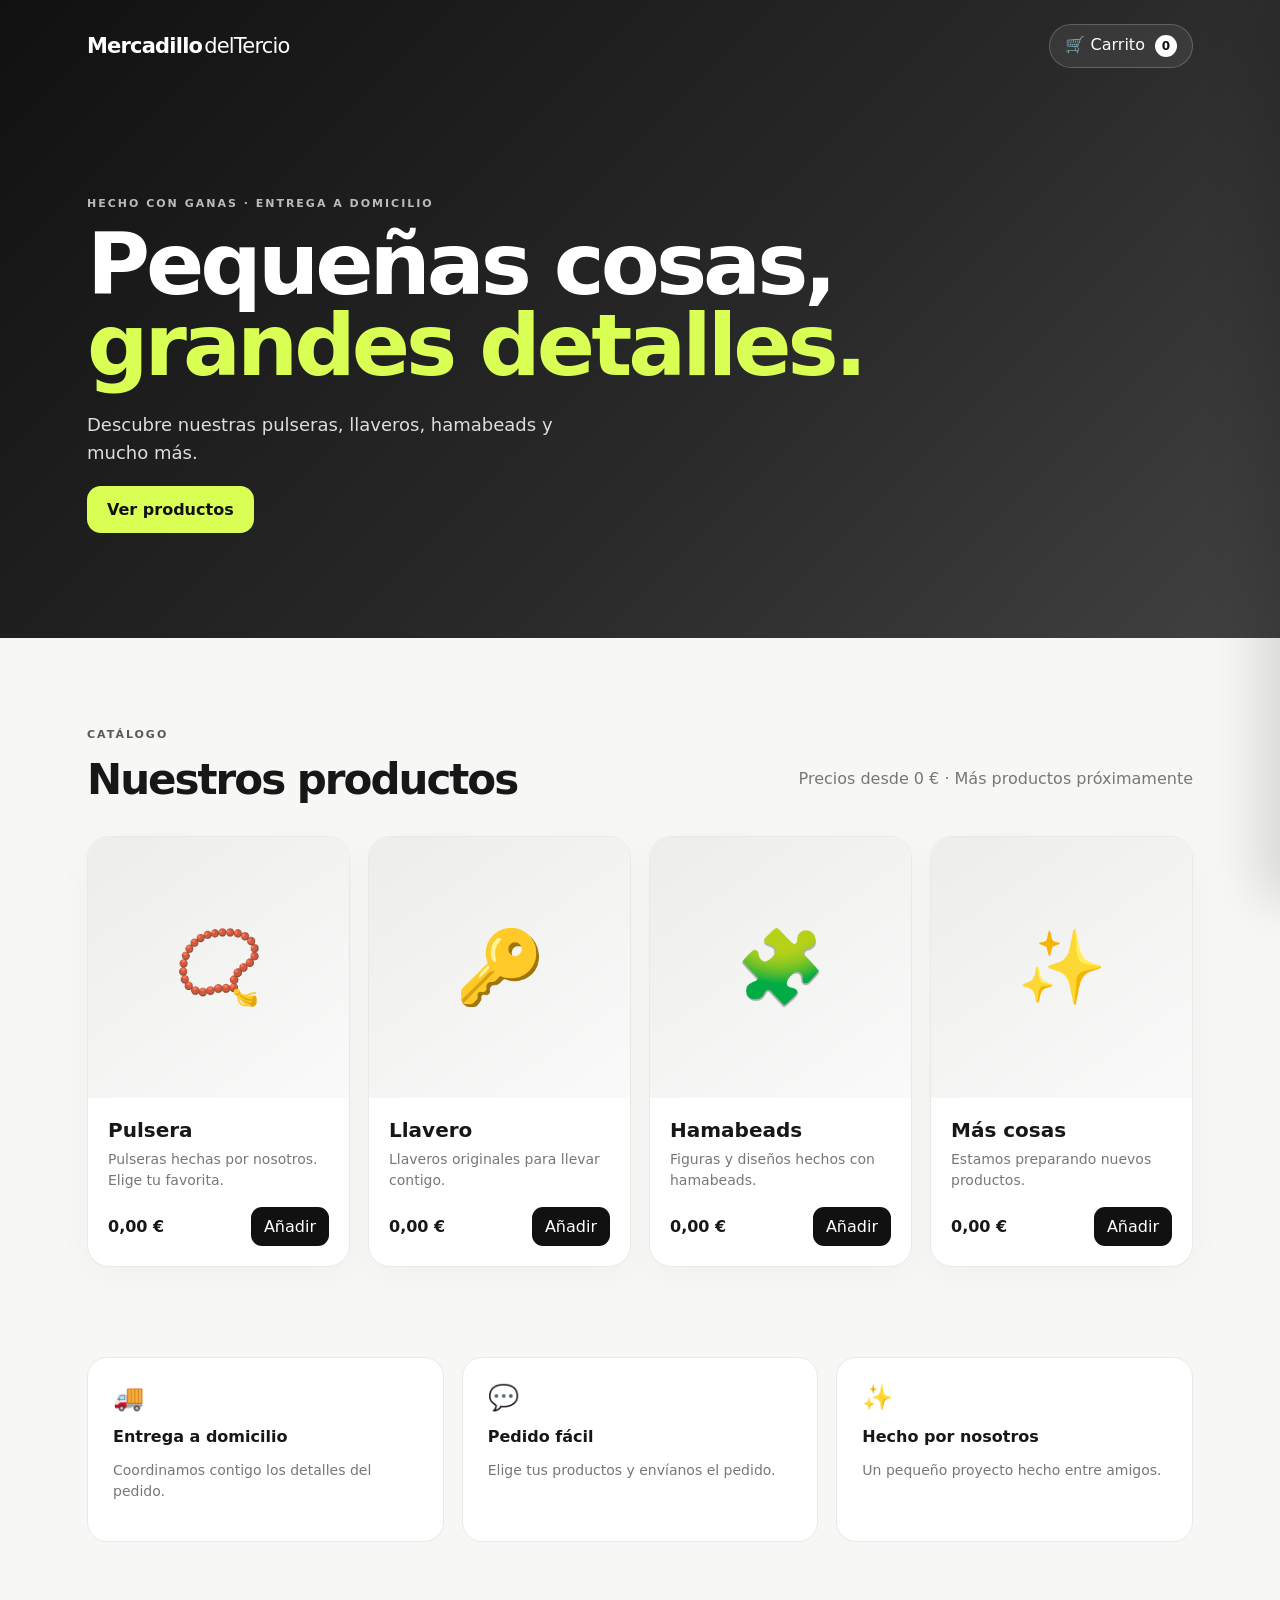
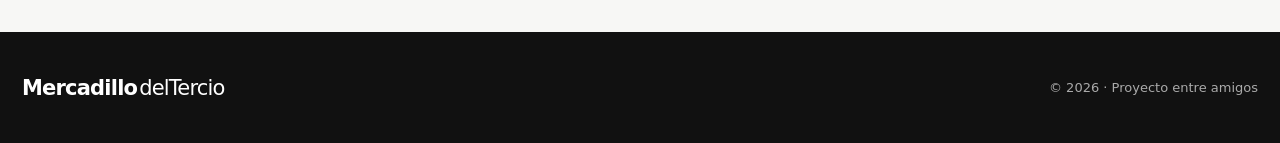
==== index.html @ a6102f68 "Add files via upload" ====
<!doctype html>
<html lang="es">
<head>
  <meta charset="utf-8">
  <meta name="viewport" content="width=device-width, initial-scale=1">
  <meta name="description" content="Mercadillo del Tercio: pulseras, llaveros, hamabeads y más.">
  <title>Mercadillo del Tercio</title>
  <link rel="stylesheet" href="styles.css">
</head>
<body>
  <header class="hero">
    <nav class="nav">
      <div class="logo">Mercadillo<span>delTercio</span></div>
      <button class="cart-btn" id="openCart">🛒 Carrito <b id="cartCount">0</b></button>
    </nav>
    <div class="hero-content">
      <p class="eyebrow">Hecho con ganas · Entrega a domicilio</p>
      <h1>Pequeñas cosas,<br><span>grandes detalles.</span></h1>
      <p>Descubre nuestras pulseras, llaveros, hamabeads y mucho más.</p>
      <a href="#productos" class="primary">Ver productos</a>
    </div>
  </header>

  <main>
    <section class="section" id="productos">
      <div class="section-title">
        <div>
          <p class="eyebrow">Catálogo</p>
          <h2>Nuestros productos</h2>
        </div>
        <p class="muted">Precios desde 0 € · Más productos próximamente</p>
      </div>
      <div class="grid" id="productGrid"></div>
    </section>

    <section class="info">
      <div><span>🚚</span><strong>Entrega a domicilio</strong><p>Coordinamos contigo los detalles del pedido.</p></div>
      <div><span>💬</span><strong>Pedido fácil</strong><p>Elige tus productos y envíanos el pedido.</p></div>
      <div><span>✨</span><strong>Hecho por nosotros</strong><p>Un pequeño proyecto hecho entre amigos.</p></div>
    </section>
  </main>

  <div class="overlay" id="overlay"></div>
  <aside class="cart" id="cart">
    <div class="cart-head">
      <h2>Tu pedido</h2>
      <button id="closeCart" class="icon-btn">✕</button>
    </div>
    <div id="cartItems" class="cart-items"></div>
    <div class="cart-bottom">
      <div class="total"><span>Total</span><strong id="cartTotal">0,00 €</strong></div>
      <button class="primary full" id="checkoutBtn">Hacer pedido</button>
      <p class="small">Al pulsar, se abrirá Telegram con el pedido preparado para enviarlo.</p>
    </div>
  </aside>

  <dialog id="checkoutDialog">
    <form method="dialog" id="checkoutForm">
      <button class="dialog-close" value="cancel">✕</button>
      <p class="eyebrow">Último paso</p>
      <h2>Datos de entrega</h2>
      <label>Nombre<input required id="name" placeholder="Tu nombre"></label>
      <label>Teléfono<input required id="phone" type="tel" placeholder="600 000 000"></label>
      <label>Dirección de entrega<textarea required id="address" rows="3" placeholder="Calle, número, piso..."></textarea></label>
      <label>Notas (opcional)<textarea id="notes" rows="2" placeholder="Color, tamaño, indicaciones..."></textarea></label>
      <button class="primary full" value="submit">Preparar pedido en Telegram</button>
    </form>
  </dialog>

  <footer>
    <div class="logo">Mercadillo<span>delTercio</span></div>
    <p>© 2026 · Proyecto entre amigos</p>
  </footer>

  <script src="app.js"></script>
</body>
</html>
---- styles.css ----
*{box-sizing:border-box}html{scroll-behavior:smooth}body{margin:0;font-family:Inter,system-ui,-apple-system,BlinkMacSystemFont,"Segoe UI",sans-serif;background:#f7f7f5;color:#171717}button,a{font:inherit}.hero{min-height:620px;background:linear-gradient(135deg,#111 0%,#292929 58%,#414141 100%);color:#fff}.nav{max-width:1150px;margin:auto;padding:24px 22px;display:flex;align-items:center;justify-content:space-between}.logo{font-weight:900;letter-spacing:-.8px;font-size:21px}.logo span{font-weight:500;margin-left:2px}.cart-btn{border:1px solid #ffffff35;background:#ffffff12;color:#fff;border-radius:999px;padding:10px 15px;cursor:pointer}.cart-btn b{display:inline-grid;place-items:center;min-width:22px;height:22px;margin-left:5px;border-radius:50%;background:#fff;color:#111;font-size:12px}.hero-content{max-width:1150px;margin:0 auto;padding:105px 22px}.eyebrow{text-transform:uppercase;letter-spacing:2px;font-size:11px;font-weight:800;opacity:.7;margin:0 0 14px}.hero h1{font-size:clamp(48px,8vw,86px);line-height:.94;letter-spacing:-4px;margin:0 0 25px}.hero h1 span{color:#d9ff55}.hero-content>p:not(.eyebrow){max-width:500px;color:#ddd;font-size:18px;line-height:1.6}.primary{display:inline-block;background:#d9ff55;color:#111;border:0;border-radius:14px;padding:14px 20px;font-weight:850;text-decoration:none;cursor:pointer}.section{max-width:1150px;margin:auto;padding:90px 22px}.section-title{display:flex;align-items:end;justify-content:space-between;gap:20px;margin-bottom:32px}.section h2{font-size:42px;letter-spacing:-2px;margin:0}.muted{color:#777}.grid{display:grid;grid-template-columns:repeat(4,1fr);gap:18px}.card{background:#fff;border:1px solid #e9e9e5;border-radius:22px;overflow:hidden;box-shadow:0 10px 35px #00000008}.product-image{aspect-ratio:1;background:linear-gradient(145deg,#ededeb,#fafafa);display:grid;place-items:center;font-size:72px}.card-body{padding:20px}.card h3{margin:0 0 7px;font-size:20px}.desc{color:#777;min-height:42px;margin:0 0 16px;font-size:14px;line-height:1.45}.price-row{display:flex;align-items:center;justify-content:space-between}.price{font-weight:900}.add{border:0;background:#111;color:#fff;border-radius:11px;padding:10px 13px;cursor:pointer}.info{max-width:1150px;margin:0 auto 90px;padding:0 22px;display:grid;grid-template-columns:repeat(3,1fr);gap:18px}.info>div{background:#fff;border:1px solid #e9e9e5;border-radius:20px;padding:25px}.info span{font-size:25px}.info strong{display:block;margin-top:15px}.info p{color:#777;font-size:14px;line-height:1.5}.overlay{display:none;position:fixed;inset:0;background:#0008;z-index:10}.overlay.show{display:block}.cart{position:fixed;z-index:11;right:0;top:0;height:100vh;width:min(430px,100%);background:#fff;transform:translateX(100%);transition:.25s;display:flex;flex-direction:column;box-shadow:-20px 0 50px #0002}.cart.open{transform:translateX(0)}.cart-head{display:flex;justify-content:space-between;align-items:center;padding:24px;border-bottom:1px solid #eee}.cart-head h2{margin:0}.icon-btn,.dialog-close{border:0;background:transparent;font-size:20px;cursor:pointer}.cart-items{padding:18px 24px;overflow:auto;flex:1}.cart-line{display:flex;justify-content:space-between;gap:15px;padding:15px 0;border-bottom:1px solid #eee}.cart-line strong{display:block}.qty{display:flex;gap:8px;align-items:center;margin-top:7px}.qty button{border:1px solid #ddd;background:#fff;border-radius:7px;width:26px;height:26px;cursor:pointer}.cart-bottom{padding:20px 24px;border-top:1px solid #eee}.total{display:flex;justify-content:space-between;font-size:20px;margin-bottom:15px}.full{width:100%;text-align:center}.small{font-size:12px;color:#888;line-height:1.4;text-align:center}.empty{text-align:center;color:#777;padding:50px 10px}dialog{border:0;border-radius:22px;padding:0;width:min(500px,calc(100% - 30px));box-shadow:0 30px 80px #0004}dialog::backdrop{background:#0008}#checkoutForm{position:relative;padding:30px}.dialog-close{position:absolute;right:20px;top:18px}label{display:block;font-size:13px;font-weight:750;margin:15px 0}input,textarea{display:block;width:100%;margin-top:7px;border:1px solid #ddd;border-radius:10px;padding:12px;font:inherit;resize:vertical}footer{background:#111;color:#fff;padding:35px 22px;display:flex;max-width:none;justify-content:space-between;align-items:center}footer p{color:#aaa;font-size:13px}@media(max-width:850px){.grid{grid-template-columns:repeat(2,1fr)}.info{grid-template-columns:1fr}.section-title{display:block}.muted{margin-top:10px}}@media(max-width:520px){.hero{min-height:560px}.hero-content{padding-top:80px}.grid{grid-template-columns:1fr}.hero h1{letter-spacing:-2px}.section h2{font-size:34px}footer{display:block;text-align:center}}
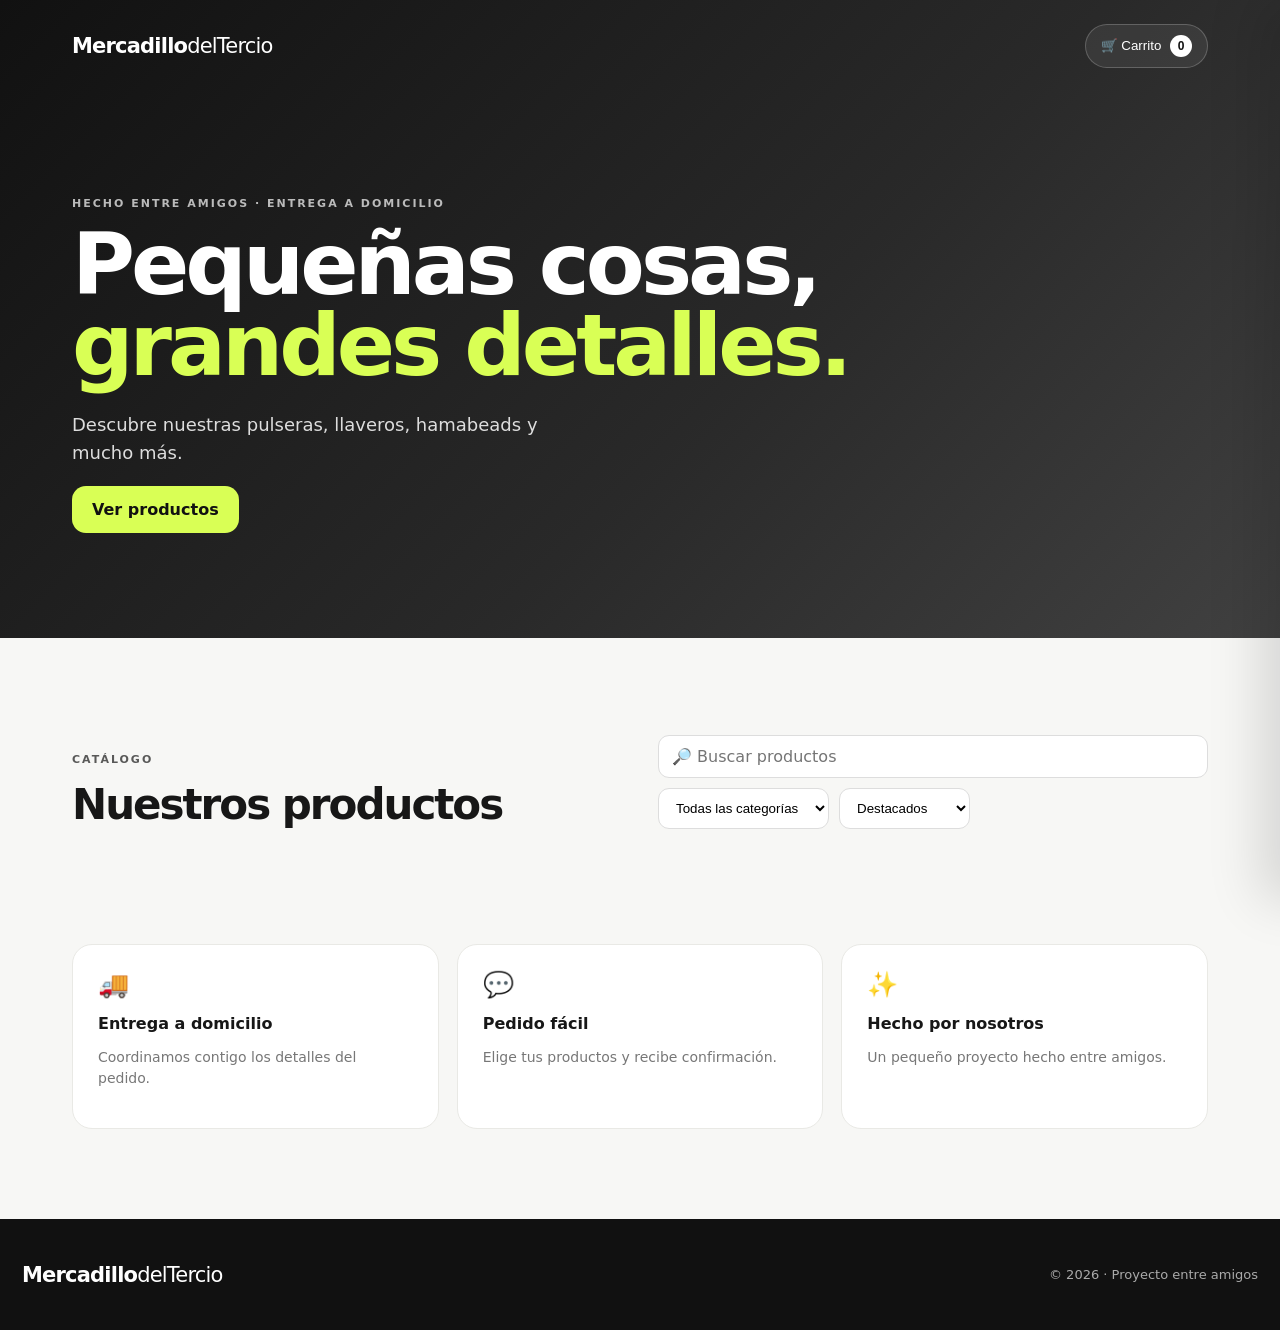
==== commit cca420b4: "Add files via upload" ====
--- a/index.html
+++ b/index.html
@@ -1,77 +1,20 @@
 <!doctype html>
 <html lang="es">
-<head>
-  <meta charset="utf-8">
-  <meta name="viewport" content="width=device-width, initial-scale=1">
-  <meta name="description" content="Mercadillo del Tercio: pulseras, llaveros, hamabeads y más.">
-  <title>Mercadillo del Tercio</title>
-  <link rel="stylesheet" href="styles.css">
-</head>
+<head><meta charset="utf-8"><meta name="viewport" content="width=device-width,initial-scale=1"><title>Mercadillo del Tercio</title><link rel="stylesheet" href="styles.css"></head>
 <body>
-  <header class="hero">
-    <nav class="nav">
-      <div class="logo">Mercadillo<span>delTercio</span></div>
-      <button class="cart-btn" id="openCart">🛒 Carrito <b id="cartCount">0</b></button>
-    </nav>
-    <div class="hero-content">
-      <p class="eyebrow">Hecho con ganas · Entrega a domicilio</p>
-      <h1>Pequeñas cosas,<br><span>grandes detalles.</span></h1>
-      <p>Descubre nuestras pulseras, llaveros, hamabeads y mucho más.</p>
-      <a href="#productos" class="primary">Ver productos</a>
-    </div>
-  </header>
-
-  <main>
-    <section class="section" id="productos">
-      <div class="section-title">
-        <div>
-          <p class="eyebrow">Catálogo</p>
-          <h2>Nuestros productos</h2>
-        </div>
-        <p class="muted">Precios desde 0 € · Más productos próximamente</p>
-      </div>
-      <div class="grid" id="productGrid"></div>
-    </section>
-
-    <section class="info">
-      <div><span>🚚</span><strong>Entrega a domicilio</strong><p>Coordinamos contigo los detalles del pedido.</p></div>
-      <div><span>💬</span><strong>Pedido fácil</strong><p>Elige tus productos y envíanos el pedido.</p></div>
-      <div><span>✨</span><strong>Hecho por nosotros</strong><p>Un pequeño proyecto hecho entre amigos.</p></div>
-    </section>
-  </main>
-
-  <div class="overlay" id="overlay"></div>
-  <aside class="cart" id="cart">
-    <div class="cart-head">
-      <h2>Tu pedido</h2>
-      <button id="closeCart" class="icon-btn">✕</button>
-    </div>
-    <div id="cartItems" class="cart-items"></div>
-    <div class="cart-bottom">
-      <div class="total"><span>Total</span><strong id="cartTotal">0,00 €</strong></div>
-      <button class="primary full" id="checkoutBtn">Hacer pedido</button>
-      <p class="small">Al pulsar, se abrirá Telegram con el pedido preparado para enviarlo.</p>
-    </div>
-  </aside>
-
-  <dialog id="checkoutDialog">
-    <form method="dialog" id="checkoutForm">
-      <button class="dialog-close" value="cancel">✕</button>
-      <p class="eyebrow">Último paso</p>
-      <h2>Datos de entrega</h2>
-      <label>Nombre<input required id="name" placeholder="Tu nombre"></label>
-      <label>Teléfono<input required id="phone" type="tel" placeholder="600 000 000"></label>
-      <label>Dirección de entrega<textarea required id="address" rows="3" placeholder="Calle, número, piso..."></textarea></label>
-      <label>Notas (opcional)<textarea id="notes" rows="2" placeholder="Color, tamaño, indicaciones..."></textarea></label>
-      <button class="primary full" value="submit">Preparar pedido en Telegram</button>
-    </form>
-  </dialog>
-
-  <footer>
-    <div class="logo">Mercadillo<span>delTercio</span></div>
-    <p>© 2026 · Proyecto entre amigos</p>
-  </footer>
-
-  <script src="app.js"></script>
-</body>
-</html>+<header class="hero">
+<nav class="nav"><a class="logo" href="#">Mercadillo<span>delTercio</span></a><button class="cart-btn" id="openCart">🛒 Carrito <b id="cartCount">0</b></button></nav>
+<div class="hero-content"><p class="eyebrow">Hecho entre amigos · Entrega a domicilio</p><h1>Pequeñas cosas,<br><span>grandes detalles.</span></h1><p>Descubre nuestras pulseras, llaveros, hamabeads y mucho más.</p><a href="#productos" class="primary">Ver productos</a></div>
+</header>
+<main><section class="section" id="productos">
+<div class="section-title"><div><p class="eyebrow">Catálogo</p><h2>Nuestros productos</h2></div>
+<div class="toolbar"><input id="search" class="search" placeholder="🔎 Buscar productos"><select id="categoryFilter"><option value="">Todas las categorías</option></select><select id="sort"><option value="featured">Destacados</option><option value="priceAsc">Precio: menor</option><option value="priceDesc">Precio: mayor</option><option value="name">Nombre</option></select></div></div>
+<div id="featuredWrap" class="featured-wrap"></div><div id="productGrid" class="grid"></div>
+</section>
+<section class="info"><div><span>🚚</span><strong>Entrega a domicilio</strong><p>Coordinamos contigo los detalles del pedido.</p></div><div><span>💬</span><strong>Pedido fácil</strong><p>Elige tus productos y recibe confirmación.</p></div><div><span>✨</span><strong>Hecho por nosotros</strong><p>Un pequeño proyecto hecho entre amigos.</p></div></section></main>
+<div class="overlay" id="overlay"></div>
+<aside class="cart" id="cart"><div class="cart-head"><h2>Tu pedido</h2><button id="closeCart" class="icon-btn">✕</button></div><div id="cartItems" class="cart-items"></div><div class="cart-bottom"><div class="total"><span>Total</span><strong id="cartTotal">0,00 €</strong></div><button class="primary full" id="checkoutBtn">Hacer pedido</button><p class="small">Al confirmar, recibiréis el pedido por Telegram.</p></div></aside>
+<dialog id="checkoutDialog"><form method="dialog" id="checkoutForm"><button class="dialog-close" value="cancel">✕</button><p class="eyebrow">Último paso</p><h2>Datos de entrega</h2><label>Nombre<input required id="name" autocomplete="name"></label><label>Teléfono<input required id="phone" type="tel" autocomplete="tel"></label><label>Dirección<textarea required id="address" rows="3" autocomplete="street-address"></textarea></label><label>Notas (opcional)<textarea id="notes" rows="2"></textarea></label><button class="primary full" value="submit">Confirmar pedido</button></form></dialog>
+<footer><div class="logo">Mercadillo<span>delTercio</span></div><p>© 2026 · Proyecto entre amigos</p></footer>
+<script src="app.js"></script>
+</body></html>
--- a/styles.css
+++ b/styles.css
@@ -1 +1 @@
-*{box-sizing:border-box}html{scroll-behavior:smooth}body{margin:0;font-family:Inter,system-ui,-apple-system,BlinkMacSystemFont,"Segoe UI",sans-serif;background:#f7f7f5;color:#171717}button,a{font:inherit}.hero{min-height:620px;background:linear-gradient(135deg,#111 0%,#292929 58%,#414141 100%);color:#fff}.nav{max-width:1150px;margin:auto;padding:24px 22px;display:flex;align-items:center;justify-content:space-between}.logo{font-weight:900;letter-spacing:-.8px;font-size:21px}.logo span{font-weight:500;margin-left:2px}.cart-btn{border:1px solid #ffffff35;background:#ffffff12;color:#fff;border-radius:999px;padding:10px 15px;cursor:pointer}.cart-btn b{display:inline-grid;place-items:center;min-width:22px;height:22px;margin-left:5px;border-radius:50%;background:#fff;color:#111;font-size:12px}.hero-content{max-width:1150px;margin:0 auto;padding:105px 22px}.eyebrow{text-transform:uppercase;letter-spacing:2px;font-size:11px;font-weight:800;opacity:.7;margin:0 0 14px}.hero h1{font-size:clamp(48px,8vw,86px);line-height:.94;letter-spacing:-4px;margin:0 0 25px}.hero h1 span{color:#d9ff55}.hero-content>p:not(.eyebrow){max-width:500px;color:#ddd;font-size:18px;line-height:1.6}.primary{display:inline-block;background:#d9ff55;color:#111;border:0;border-radius:14px;padding:14px 20px;font-weight:850;text-decoration:none;cursor:pointer}.section{max-width:1150px;margin:auto;padding:90px 22px}.section-title{display:flex;align-items:end;justify-content:space-between;gap:20px;margin-bottom:32px}.section h2{font-size:42px;letter-spacing:-2px;margin:0}.muted{color:#777}.grid{display:grid;grid-template-columns:repeat(4,1fr);gap:18px}.card{background:#fff;border:1px solid #e9e9e5;border-radius:22px;overflow:hidden;box-shadow:0 10px 35px #00000008}.product-image{aspect-ratio:1;background:linear-gradient(145deg,#ededeb,#fafafa);display:grid;place-items:center;font-size:72px}.card-body{padding:20px}.card h3{margin:0 0 7px;font-size:20px}.desc{color:#777;min-height:42px;margin:0 0 16px;font-size:14px;line-height:1.45}.price-row{display:flex;align-items:center;justify-content:space-between}.price{font-weight:900}.add{border:0;background:#111;color:#fff;border-radius:11px;padding:10px 13px;cursor:pointer}.info{max-width:1150px;margin:0 auto 90px;padding:0 22px;display:grid;grid-template-columns:repeat(3,1fr);gap:18px}.info>div{background:#fff;border:1px solid #e9e9e5;border-radius:20px;padding:25px}.info span{font-size:25px}.info strong{display:block;margin-top:15px}.info p{color:#777;font-size:14px;line-height:1.5}.overlay{display:none;position:fixed;inset:0;background:#0008;z-index:10}.overlay.show{display:block}.cart{position:fixed;z-index:11;right:0;top:0;height:100vh;width:min(430px,100%);background:#fff;transform:translateX(100%);transition:.25s;display:flex;flex-direction:column;box-shadow:-20px 0 50px #0002}.cart.open{transform:translateX(0)}.cart-head{display:flex;justify-content:space-between;align-items:center;padding:24px;border-bottom:1px solid #eee}.cart-head h2{margin:0}.icon-btn,.dialog-close{border:0;background:transparent;font-size:20px;cursor:pointer}.cart-items{padding:18px 24px;overflow:auto;flex:1}.cart-line{display:flex;justify-content:space-between;gap:15px;padding:15px 0;border-bottom:1px solid #eee}.cart-line strong{display:block}.qty{display:flex;gap:8px;align-items:center;margin-top:7px}.qty button{border:1px solid #ddd;background:#fff;border-radius:7px;width:26px;height:26px;cursor:pointer}.cart-bottom{padding:20px 24px;border-top:1px solid #eee}.total{display:flex;justify-content:space-between;font-size:20px;margin-bottom:15px}.full{width:100%;text-align:center}.small{font-size:12px;color:#888;line-height:1.4;text-align:center}.empty{text-align:center;color:#777;padding:50px 10px}dialog{border:0;border-radius:22px;padding:0;width:min(500px,calc(100% - 30px));box-shadow:0 30px 80px #0004}dialog::backdrop{background:#0008}#checkoutForm{position:relative;padding:30px}.dialog-close{position:absolute;right:20px;top:18px}label{display:block;font-size:13px;font-weight:750;margin:15px 0}input,textarea{display:block;width:100%;margin-top:7px;border:1px solid #ddd;border-radius:10px;padding:12px;font:inherit;resize:vertical}footer{background:#111;color:#fff;padding:35px 22px;display:flex;max-width:none;justify-content:space-between;align-items:center}footer p{color:#aaa;font-size:13px}@media(max-width:850px){.grid{grid-template-columns:repeat(2,1fr)}.info{grid-template-columns:1fr}.section-title{display:block}.muted{margin-top:10px}}@media(max-width:520px){.hero{min-height:560px}.hero-content{padding-top:80px}.grid{grid-template-columns:1fr}.hero h1{letter-spacing:-2px}.section h2{font-size:34px}footer{display:block;text-align:center}}+*{box-sizing:border-box}html{scroll-behavior:smooth}body{margin:0;font-family:Inter,system-ui,-apple-system,BlinkMacSystemFont,"Segoe UI",sans-serif;background:#f7f7f5;color:#171717}.hero{min-height:620px;background:linear-gradient(135deg,#111,#292929 58%,#414141);color:#fff}.nav{max-width:1180px;margin:auto;padding:24px 22px;display:flex;align-items:center;justify-content:space-between}.logo{font-weight:900;letter-spacing:-.8px;font-size:21px;color:inherit;text-decoration:none}.logo span{font-weight:500}.cart-btn{border:1px solid #ffffff35;background:#ffffff12;color:#fff;border-radius:999px;padding:10px 15px;cursor:pointer}.cart-btn b{display:inline-grid;place-items:center;min-width:22px;height:22px;margin-left:5px;border-radius:50%;background:#fff;color:#111;font-size:12px}.hero-content{max-width:1180px;margin:auto;padding:105px 22px}.eyebrow{text-transform:uppercase;letter-spacing:2px;font-size:11px;font-weight:800;opacity:.7;margin:0 0 14px}.hero h1{font-size:clamp(48px,8vw,86px);line-height:.94;letter-spacing:-4px;margin:0 0 25px}.hero h1 span{color:#d9ff55}.hero-content>p:not(.eyebrow){max-width:520px;color:#ddd;font-size:18px;line-height:1.6}.primary{display:inline-block;background:#d9ff55;color:#111;border:0;border-radius:14px;padding:14px 20px;font-weight:850;text-decoration:none;cursor:pointer}.section{max-width:1180px;margin:auto;padding:90px 22px}.section-title{display:flex;align-items:end;justify-content:space-between;gap:20px;margin-bottom:25px}.section h2{font-size:42px;letter-spacing:-2px;margin:0}.toolbar{display:flex;gap:10px;flex-wrap:wrap}.search,.toolbar select{border:1px solid #ddd;border-radius:11px;background:#fff;padding:11px 13px}.search{min-width:220px}.featured{background:#111;color:#fff;border-radius:22px;padding:22px;display:flex;justify-content:space-between;gap:15px;align-items:center;margin-bottom:25px}.grid{display:grid;grid-template-columns:repeat(4,1fr);gap:18px}.card{background:#fff;border:1px solid #e9e9e5;border-radius:22px;overflow:hidden;box-shadow:0 10px 35px #00000008;position:relative}.badge{position:absolute;top:12px;left:12px;background:#d9ff55;color:#111;border-radius:999px;padding:6px 9px;font-weight:900;font-size:11px;z-index:2}.product-image{aspect-ratio:1;background:linear-gradient(145deg,#ededeb,#fafafa);display:grid;place-items:center;font-size:72px;overflow:hidden}.product-image img{width:100%;height:100%;object-fit:cover}.card-body{padding:20px}.card h3{margin:0 0 7px;font-size:20px}.desc{color:#777;min-height:42px;margin:0 0 16px;font-size:14px;line-height:1.45}.price-row{display:flex;align-items:center;justify-content:space-between;gap:8px}.price{font-weight:900}.add{border:0;background:#111;color:#fff;border-radius:11px;padding:10px 13px;cursor:pointer}.add:disabled{opacity:.45}.info{max-width:1180px;margin:0 auto 90px;padding:0 22px;display:grid;grid-template-columns:repeat(3,1fr);gap:18px}.info>div{background:#fff;border:1px solid #e9e9e5;border-radius:20px;padding:25px}.info span{font-size:25px}.info strong{display:block;margin-top:15px}.info p{color:#777;font-size:14px;line-height:1.5}.overlay{display:none;position:fixed;inset:0;background:#0008;z-index:10}.overlay.show{display:block}.cart{position:fixed;z-index:11;right:0;top:0;height:100vh;width:min(430px,100%);background:#fff;transform:translateX(100%);transition:.25s;display:flex;flex-direction:column;box-shadow:-20px 0 50px #0002}.cart.open{transform:translateX(0)}.cart-head{display:flex;justify-content:space-between;align-items:center;padding:24px;border-bottom:1px solid #eee}.cart-head h2{margin:0}.icon-btn,.dialog-close{border:0;background:transparent;font-size:20px;cursor:pointer}.cart-items{padding:18px 24px;overflow:auto;flex:1}.cart-line{display:flex;justify-content:space-between;gap:15px;padding:15px 0;border-bottom:1px solid #eee}.qty{display:flex;gap:8px;align-items:center;margin-top:7px}.qty button{border:1px solid #ddd;background:#fff;border-radius:7px;width:26px;height:26px;cursor:pointer}.cart-bottom{padding:20px 24px;border-top:1px solid #eee}.total{display:flex;justify-content:space-between;font-size:20px;margin-bottom:15px}.full{width:100%;text-align:center}.small,.muted{font-size:12px;color:#888}.empty,.noresults{text-align:center;color:#777;padding:50px 10px}dialog{border:0;border-radius:22px;padding:0;width:min(500px,calc(100% - 30px));box-shadow:0 30px 80px #0004}dialog::backdrop{background:#0008}#checkoutForm{position:relative;padding:30px}.dialog-close{position:absolute;right:20px;top:18px}label{display:block;font-size:13px;font-weight:750;margin:15px 0}input,textarea{display:block;width:100%;margin-top:7px;border:1px solid #ddd;border-radius:10px;padding:12px;font:inherit;resize:vertical}footer{background:#111;color:#fff;padding:35px 22px;display:flex;justify-content:space-between;align-items:center}footer p{color:#aaa;font-size:13px}@media(max-width:900px){.grid{grid-template-columns:repeat(2,1fr)}.info{grid-template-columns:1fr}.section-title{display:block}.toolbar{margin-top:15px}}@media(max-width:520px){.grid{grid-template-columns:1fr}.hero h1{letter-spacing:-2px}footer{display:block;text-align:center}}
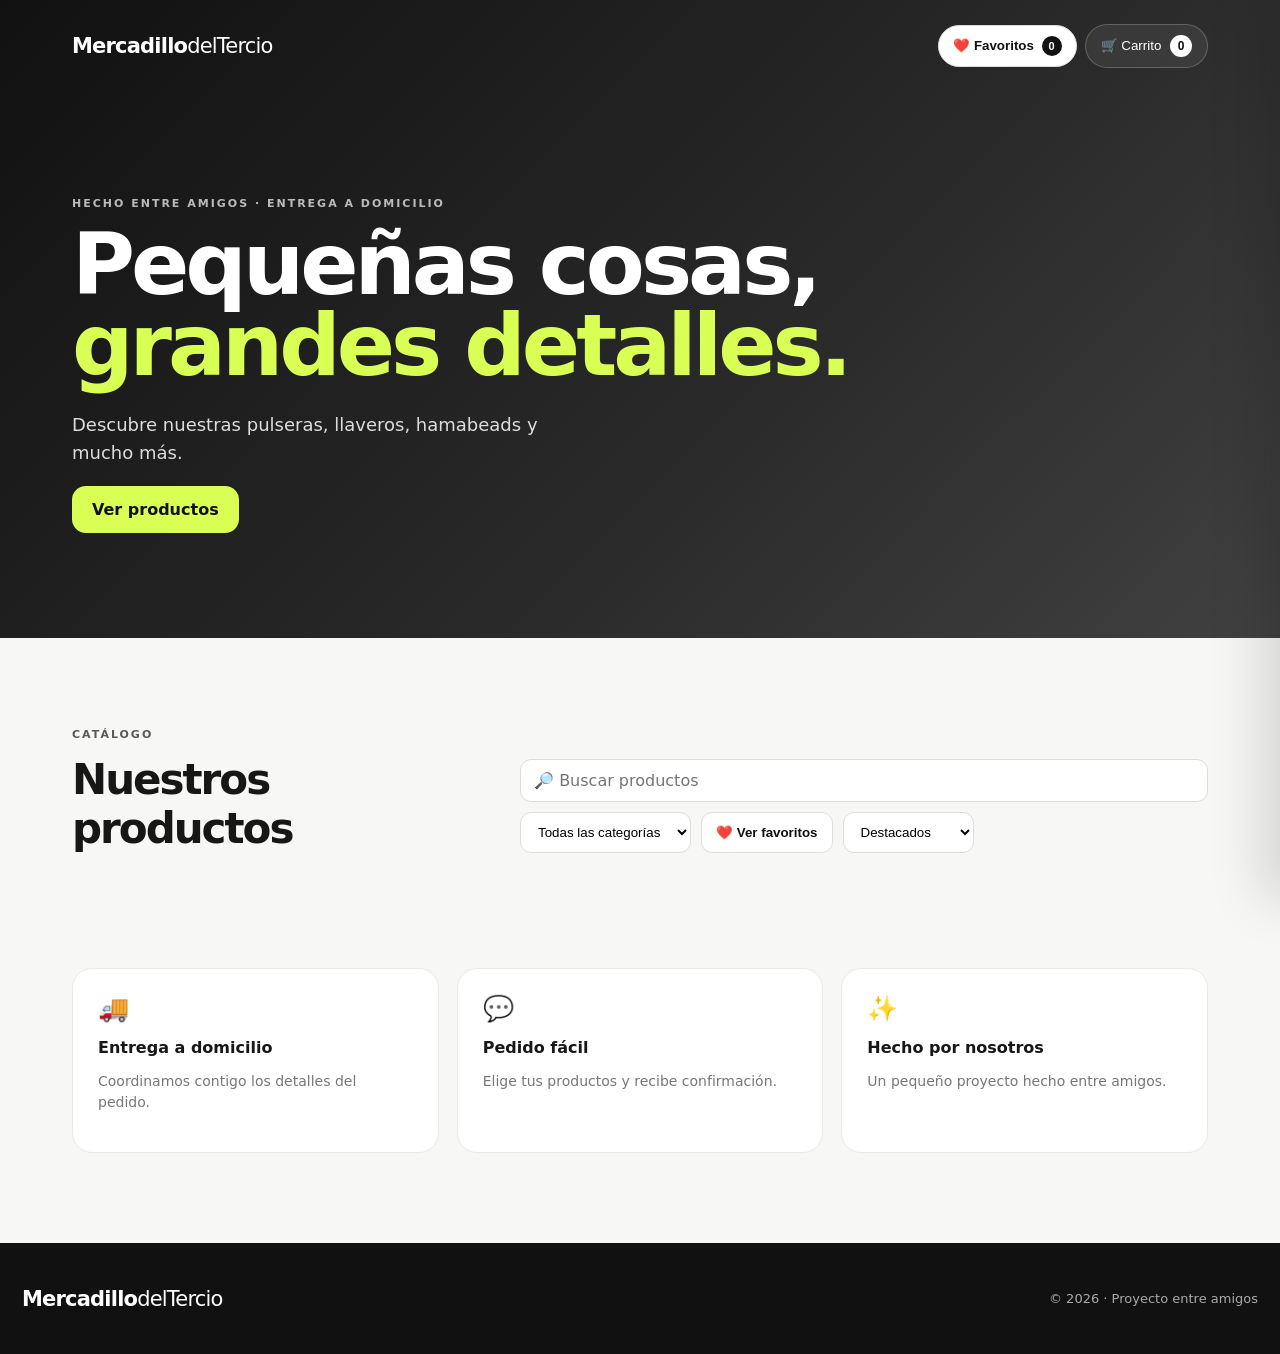
==== commit c058a5c4: "Add files via upload" ====
--- a/index.html
+++ b/index.html
@@ -3,12 +3,12 @@
 <head><meta charset="utf-8"><meta name="viewport" content="width=device-width,initial-scale=1"><title>Mercadillo del Tercio</title><link rel="stylesheet" href="styles.css"></head>
 <body>
 <header class="hero">
-<nav class="nav"><a class="logo" href="#">Mercadillo<span>delTercio</span></a><button class="cart-btn" id="openCart">🛒 Carrito <b id="cartCount">0</b></button></nav>
+<nav class="nav"><a class="logo" href="#">Mercadillo<span>delTercio</span></a><div class="nav-actions"><button class="fav-btn" id="favoritesBtn">❤️ Favoritos <b id="favoritesCount">0</b></button><button class="cart-btn" id="openCart">🛒 Carrito <b id="cartCount">0</b></button></div></nav>
 <div class="hero-content"><p class="eyebrow">Hecho entre amigos · Entrega a domicilio</p><h1>Pequeñas cosas,<br><span>grandes detalles.</span></h1><p>Descubre nuestras pulseras, llaveros, hamabeads y mucho más.</p><a href="#productos" class="primary">Ver productos</a></div>
 </header>
 <main><section class="section" id="productos">
 <div class="section-title"><div><p class="eyebrow">Catálogo</p><h2>Nuestros productos</h2></div>
-<div class="toolbar"><input id="search" class="search" placeholder="🔎 Buscar productos"><select id="categoryFilter"><option value="">Todas las categorías</option></select><select id="sort"><option value="featured">Destacados</option><option value="priceAsc">Precio: menor</option><option value="priceDesc">Precio: mayor</option><option value="name">Nombre</option></select></div></div>
+<div class="toolbar"><input id="search" class="search" placeholder="🔎 Buscar productos"><select id="categoryFilter"><option value="">Todas las categorías</option></select><button class="fav-filter" id="showFavorites">❤️ Ver favoritos</button><select id="sort"><option value="featured">Destacados</option><option value="priceAsc">Precio: menor</option><option value="priceDesc">Precio: mayor</option><option value="name">Nombre</option></select></div></div>
 <div id="featuredWrap" class="featured-wrap"></div><div id="productGrid" class="grid"></div>
 </section>
 <section class="info"><div><span>🚚</span><strong>Entrega a domicilio</strong><p>Coordinamos contigo los detalles del pedido.</p></div><div><span>💬</span><strong>Pedido fácil</strong><p>Elige tus productos y recibe confirmación.</p></div><div><span>✨</span><strong>Hecho por nosotros</strong><p>Un pequeño proyecto hecho entre amigos.</p></div></section></main>
--- a/styles.css
+++ b/styles.css
@@ -1 +1,8 @@
-*{box-sizing:border-box}html{scroll-behavior:smooth}body{margin:0;font-family:Inter,system-ui,-apple-system,BlinkMacSystemFont,"Segoe UI",sans-serif;background:#f7f7f5;color:#171717}.hero{min-height:620px;background:linear-gradient(135deg,#111,#292929 58%,#414141);color:#fff}.nav{max-width:1180px;margin:auto;padding:24px 22px;display:flex;align-items:center;justify-content:space-between}.logo{font-weight:900;letter-spacing:-.8px;font-size:21px;color:inherit;text-decoration:none}.logo span{font-weight:500}.cart-btn{border:1px solid #ffffff35;background:#ffffff12;color:#fff;border-radius:999px;padding:10px 15px;cursor:pointer}.cart-btn b{display:inline-grid;place-items:center;min-width:22px;height:22px;margin-left:5px;border-radius:50%;background:#fff;color:#111;font-size:12px}.hero-content{max-width:1180px;margin:auto;padding:105px 22px}.eyebrow{text-transform:uppercase;letter-spacing:2px;font-size:11px;font-weight:800;opacity:.7;margin:0 0 14px}.hero h1{font-size:clamp(48px,8vw,86px);line-height:.94;letter-spacing:-4px;margin:0 0 25px}.hero h1 span{color:#d9ff55}.hero-content>p:not(.eyebrow){max-width:520px;color:#ddd;font-size:18px;line-height:1.6}.primary{display:inline-block;background:#d9ff55;color:#111;border:0;border-radius:14px;padding:14px 20px;font-weight:850;text-decoration:none;cursor:pointer}.section{max-width:1180px;margin:auto;padding:90px 22px}.section-title{display:flex;align-items:end;justify-content:space-between;gap:20px;margin-bottom:25px}.section h2{font-size:42px;letter-spacing:-2px;margin:0}.toolbar{display:flex;gap:10px;flex-wrap:wrap}.search,.toolbar select{border:1px solid #ddd;border-radius:11px;background:#fff;padding:11px 13px}.search{min-width:220px}.featured{background:#111;color:#fff;border-radius:22px;padding:22px;display:flex;justify-content:space-between;gap:15px;align-items:center;margin-bottom:25px}.grid{display:grid;grid-template-columns:repeat(4,1fr);gap:18px}.card{background:#fff;border:1px solid #e9e9e5;border-radius:22px;overflow:hidden;box-shadow:0 10px 35px #00000008;position:relative}.badge{position:absolute;top:12px;left:12px;background:#d9ff55;color:#111;border-radius:999px;padding:6px 9px;font-weight:900;font-size:11px;z-index:2}.product-image{aspect-ratio:1;background:linear-gradient(145deg,#ededeb,#fafafa);display:grid;place-items:center;font-size:72px;overflow:hidden}.product-image img{width:100%;height:100%;object-fit:cover}.card-body{padding:20px}.card h3{margin:0 0 7px;font-size:20px}.desc{color:#777;min-height:42px;margin:0 0 16px;font-size:14px;line-height:1.45}.price-row{display:flex;align-items:center;justify-content:space-between;gap:8px}.price{font-weight:900}.add{border:0;background:#111;color:#fff;border-radius:11px;padding:10px 13px;cursor:pointer}.add:disabled{opacity:.45}.info{max-width:1180px;margin:0 auto 90px;padding:0 22px;display:grid;grid-template-columns:repeat(3,1fr);gap:18px}.info>div{background:#fff;border:1px solid #e9e9e5;border-radius:20px;padding:25px}.info span{font-size:25px}.info strong{display:block;margin-top:15px}.info p{color:#777;font-size:14px;line-height:1.5}.overlay{display:none;position:fixed;inset:0;background:#0008;z-index:10}.overlay.show{display:block}.cart{position:fixed;z-index:11;right:0;top:0;height:100vh;width:min(430px,100%);background:#fff;transform:translateX(100%);transition:.25s;display:flex;flex-direction:column;box-shadow:-20px 0 50px #0002}.cart.open{transform:translateX(0)}.cart-head{display:flex;justify-content:space-between;align-items:center;padding:24px;border-bottom:1px solid #eee}.cart-head h2{margin:0}.icon-btn,.dialog-close{border:0;background:transparent;font-size:20px;cursor:pointer}.cart-items{padding:18px 24px;overflow:auto;flex:1}.cart-line{display:flex;justify-content:space-between;gap:15px;padding:15px 0;border-bottom:1px solid #eee}.qty{display:flex;gap:8px;align-items:center;margin-top:7px}.qty button{border:1px solid #ddd;background:#fff;border-radius:7px;width:26px;height:26px;cursor:pointer}.cart-bottom{padding:20px 24px;border-top:1px solid #eee}.total{display:flex;justify-content:space-between;font-size:20px;margin-bottom:15px}.full{width:100%;text-align:center}.small,.muted{font-size:12px;color:#888}.empty,.noresults{text-align:center;color:#777;padding:50px 10px}dialog{border:0;border-radius:22px;padding:0;width:min(500px,calc(100% - 30px));box-shadow:0 30px 80px #0004}dialog::backdrop{background:#0008}#checkoutForm{position:relative;padding:30px}.dialog-close{position:absolute;right:20px;top:18px}label{display:block;font-size:13px;font-weight:750;margin:15px 0}input,textarea{display:block;width:100%;margin-top:7px;border:1px solid #ddd;border-radius:10px;padding:12px;font:inherit;resize:vertical}footer{background:#111;color:#fff;padding:35px 22px;display:flex;justify-content:space-between;align-items:center}footer p{color:#aaa;font-size:13px}@media(max-width:900px){.grid{grid-template-columns:repeat(2,1fr)}.info{grid-template-columns:1fr}.section-title{display:block}.toolbar{margin-top:15px}}@media(max-width:520px){.grid{grid-template-columns:1fr}.hero h1{letter-spacing:-2px}footer{display:block;text-align:center}}+*{box-sizing:border-box}html{scroll-behavior:smooth}body{margin:0;font-family:Inter,system-ui,-apple-system,BlinkMacSystemFont,"Segoe UI",sans-serif;background:#f7f7f5;color:#171717}.hero{min-height:620px;background:linear-gradient(135deg,#111,#292929 58%,#414141);color:#fff}.nav{max-width:1180px;margin:auto;padding:24px 22px;display:flex;align-items:center;justify-content:space-between}.logo{font-weight:900;letter-spacing:-.8px;font-size:21px;color:inherit;text-decoration:none}.logo span{font-weight:500}.cart-btn{border:1px solid #ffffff35;background:#ffffff12;color:#fff;border-radius:999px;padding:10px 15px;cursor:pointer}.cart-btn b{display:inline-grid;place-items:center;min-width:22px;height:22px;margin-left:5px;border-radius:50%;background:#fff;color:#111;font-size:12px}.hero-content{max-width:1180px;margin:auto;padding:105px 22px}.eyebrow{text-transform:uppercase;letter-spacing:2px;font-size:11px;font-weight:800;opacity:.7;margin:0 0 14px}.hero h1{font-size:clamp(48px,8vw,86px);line-height:.94;letter-spacing:-4px;margin:0 0 25px}.hero h1 span{color:#d9ff55}.hero-content>p:not(.eyebrow){max-width:520px;color:#ddd;font-size:18px;line-height:1.6}.primary{display:inline-block;background:#d9ff55;color:#111;border:0;border-radius:14px;padding:14px 20px;font-weight:850;text-decoration:none;cursor:pointer}.section{max-width:1180px;margin:auto;padding:90px 22px}.section-title{display:flex;align-items:end;justify-content:space-between;gap:20px;margin-bottom:25px}.section h2{font-size:42px;letter-spacing:-2px;margin:0}.toolbar{display:flex;gap:10px;flex-wrap:wrap}.search,.toolbar select{border:1px solid #ddd;border-radius:11px;background:#fff;padding:11px 13px}.search{min-width:220px}.featured{background:#111;color:#fff;border-radius:22px;padding:22px;display:flex;justify-content:space-between;gap:15px;align-items:center;margin-bottom:25px}.grid{display:grid;grid-template-columns:repeat(4,1fr);gap:18px}.card{background:#fff;border:1px solid #e9e9e5;border-radius:22px;overflow:hidden;box-shadow:0 10px 35px #00000008;position:relative}.badge{position:absolute;top:12px;left:12px;background:#d9ff55;color:#111;border-radius:999px;padding:6px 9px;font-weight:900;font-size:11px;z-index:2}.product-image{aspect-ratio:1;background:linear-gradient(145deg,#ededeb,#fafafa);display:grid;place-items:center;font-size:72px;overflow:hidden}.product-image img{width:100%;height:100%;object-fit:cover}.card-body{padding:20px}.card h3{margin:0 0 7px;font-size:20px}.desc{color:#777;min-height:42px;margin:0 0 16px;font-size:14px;line-height:1.45}.price-row{display:flex;align-items:center;justify-content:space-between;gap:8px}.price{font-weight:900}.add{border:0;background:#111;color:#fff;border-radius:11px;padding:10px 13px;cursor:pointer}.add:disabled{opacity:.45}.info{max-width:1180px;margin:0 auto 90px;padding:0 22px;display:grid;grid-template-columns:repeat(3,1fr);gap:18px}.info>div{background:#fff;border:1px solid #e9e9e5;border-radius:20px;padding:25px}.info span{font-size:25px}.info strong{display:block;margin-top:15px}.info p{color:#777;font-size:14px;line-height:1.5}.overlay{display:none;position:fixed;inset:0;background:#0008;z-index:10}.overlay.show{display:block}.cart{position:fixed;z-index:11;right:0;top:0;height:100vh;width:min(430px,100%);background:#fff;transform:translateX(100%);transition:.25s;display:flex;flex-direction:column;box-shadow:-20px 0 50px #0002}.cart.open{transform:translateX(0)}.cart-head{display:flex;justify-content:space-between;align-items:center;padding:24px;border-bottom:1px solid #eee}.cart-head h2{margin:0}.icon-btn,.dialog-close{border:0;background:transparent;font-size:20px;cursor:pointer}.cart-items{padding:18px 24px;overflow:auto;flex:1}.cart-line{display:flex;justify-content:space-between;gap:15px;padding:15px 0;border-bottom:1px solid #eee}.qty{display:flex;gap:8px;align-items:center;margin-top:7px}.qty button{border:1px solid #ddd;background:#fff;border-radius:7px;width:26px;height:26px;cursor:pointer}.cart-bottom{padding:20px 24px;border-top:1px solid #eee}.total{display:flex;justify-content:space-between;font-size:20px;margin-bottom:15px}.full{width:100%;text-align:center}.small,.muted{font-size:12px;color:#888}.empty,.noresults{text-align:center;color:#777;padding:50px 10px}dialog{border:0;border-radius:22px;padding:0;width:min(500px,calc(100% - 30px));box-shadow:0 30px 80px #0004}dialog::backdrop{background:#0008}#checkoutForm{position:relative;padding:30px}.dialog-close{position:absolute;right:20px;top:18px}label{display:block;font-size:13px;font-weight:750;margin:15px 0}input,textarea{display:block;width:100%;margin-top:7px;border:1px solid #ddd;border-radius:10px;padding:12px;font:inherit;resize:vertical}footer{background:#111;color:#fff;padding:35px 22px;display:flex;justify-content:space-between;align-items:center}footer p{color:#aaa;font-size:13px}@media(max-width:900px){.grid{grid-template-columns:repeat(2,1fr)}.info{grid-template-columns:1fr}.section-title{display:block}.toolbar{margin-top:15px}}@media(max-width:520px){.grid{grid-template-columns:1fr}.hero h1{letter-spacing:-2px}footer{display:block;text-align:center}}
+.nav-actions{display:flex;gap:8px;align-items:center}
+.fav-btn,.fav-filter{border:1px solid #ddd;background:#fff;color:#111;border-radius:999px;padding:10px 14px;cursor:pointer;font-weight:800}
+.fav-filter{border-radius:11px}
+.fav-btn b{display:inline-grid;place-items:center;min-width:20px;height:20px;margin-left:4px;border-radius:50%;background:#111;color:#fff;font-size:11px}
+.favorite-toggle{position:absolute;right:12px;top:12px;width:38px;height:38px;border:0;border-radius:50%;background:#fff;box-shadow:0 3px 12px #0002;cursor:pointer;font-size:18px;z-index:2}
+.favorite-toggle.active{background:#111;color:#fff}
+@media(max-width:520px){.nav-actions{gap:5px}.fav-btn,.cart-btn{padding:8px 10px;font-size:12px}}
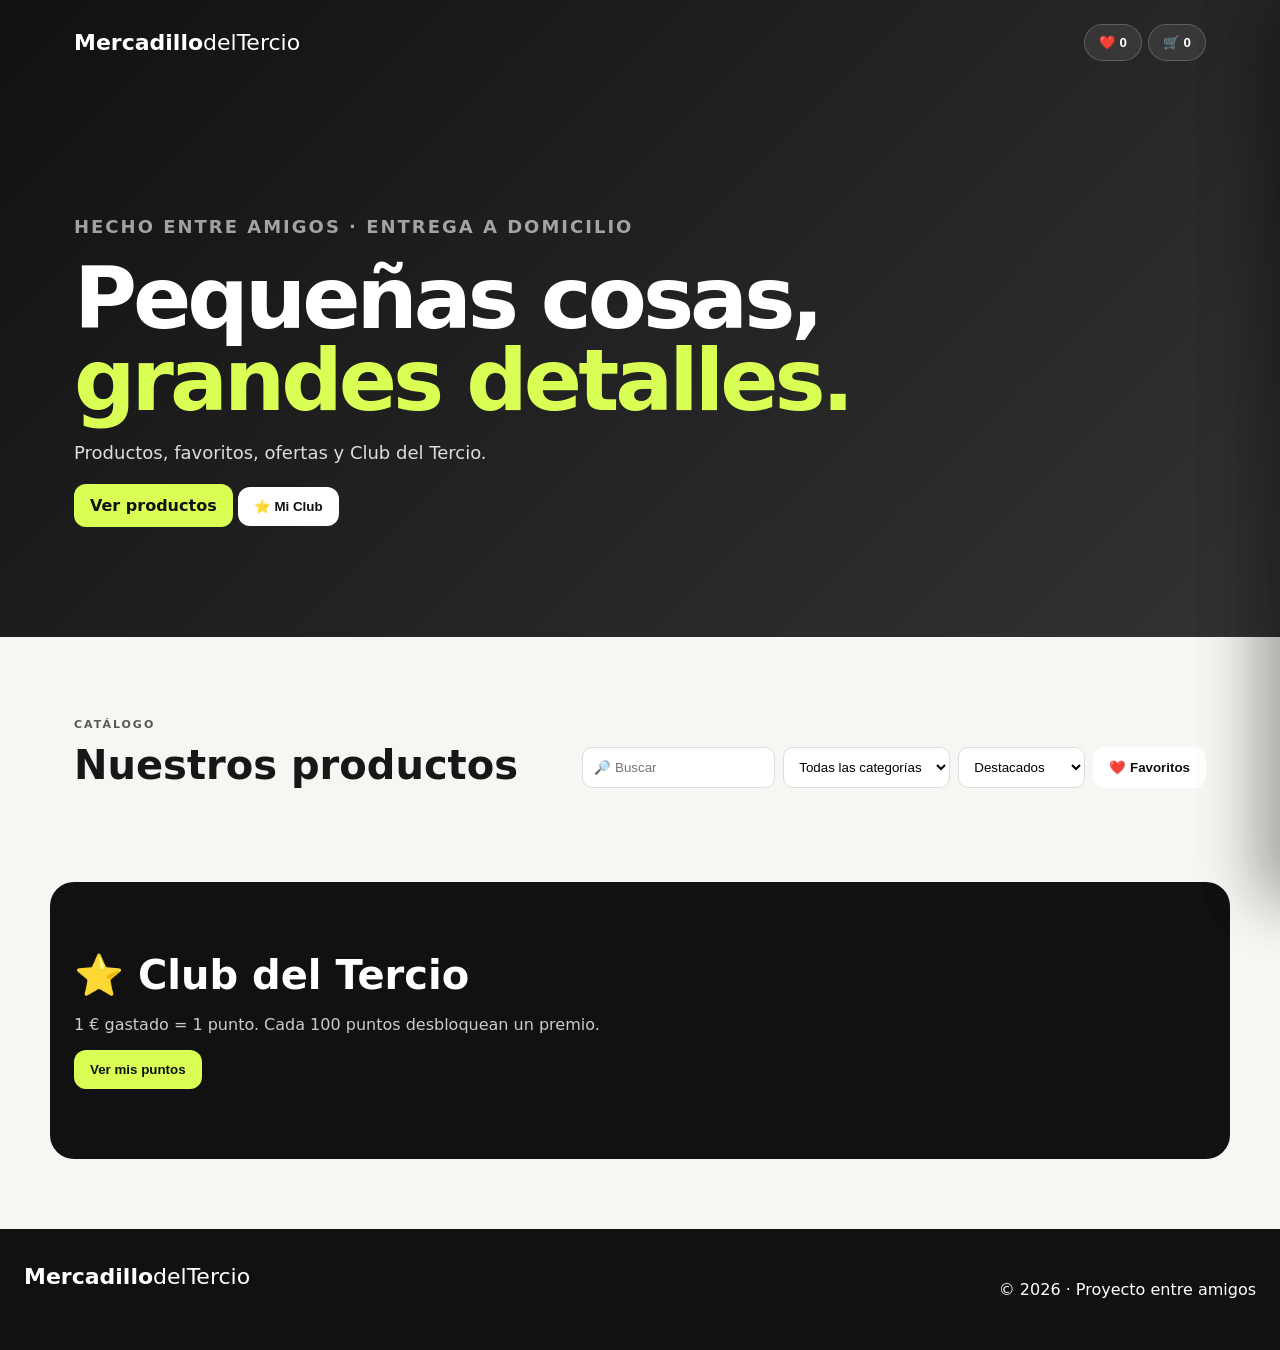
==== commit 0a1b2c51: "Add files via upload" ====
--- a/index.html
+++ b/index.html
@@ -1,20 +1,17 @@
-<!doctype html>
-<html lang="es">
-<head><meta charset="utf-8"><meta name="viewport" content="width=device-width,initial-scale=1"><title>Mercadillo del Tercio</title><link rel="stylesheet" href="styles.css"></head>
-<body>
-<header class="hero">
-<nav class="nav"><a class="logo" href="#">Mercadillo<span>delTercio</span></a><div class="nav-actions"><button class="fav-btn" id="favoritesBtn">❤️ Favoritos <b id="favoritesCount">0</b></button><button class="cart-btn" id="openCart">🛒 Carrito <b id="cartCount">0</b></button></div></nav>
-<div class="hero-content"><p class="eyebrow">Hecho entre amigos · Entrega a domicilio</p><h1>Pequeñas cosas,<br><span>grandes detalles.</span></h1><p>Descubre nuestras pulseras, llaveros, hamabeads y mucho más.</p><a href="#productos" class="primary">Ver productos</a></div>
-</header>
-<main><section class="section" id="productos">
-<div class="section-title"><div><p class="eyebrow">Catálogo</p><h2>Nuestros productos</h2></div>
-<div class="toolbar"><input id="search" class="search" placeholder="🔎 Buscar productos"><select id="categoryFilter"><option value="">Todas las categorías</option></select><button class="fav-filter" id="showFavorites">❤️ Ver favoritos</button><select id="sort"><option value="featured">Destacados</option><option value="priceAsc">Precio: menor</option><option value="priceDesc">Precio: mayor</option><option value="name">Nombre</option></select></div></div>
-<div id="featuredWrap" class="featured-wrap"></div><div id="productGrid" class="grid"></div>
-</section>
-<section class="info"><div><span>🚚</span><strong>Entrega a domicilio</strong><p>Coordinamos contigo los detalles del pedido.</p></div><div><span>💬</span><strong>Pedido fácil</strong><p>Elige tus productos y recibe confirmación.</p></div><div><span>✨</span><strong>Hecho por nosotros</strong><p>Un pequeño proyecto hecho entre amigos.</p></div></section></main>
-<div class="overlay" id="overlay"></div>
-<aside class="cart" id="cart"><div class="cart-head"><h2>Tu pedido</h2><button id="closeCart" class="icon-btn">✕</button></div><div id="cartItems" class="cart-items"></div><div class="cart-bottom"><div class="total"><span>Total</span><strong id="cartTotal">0,00 €</strong></div><button class="primary full" id="checkoutBtn">Hacer pedido</button><p class="small">Al confirmar, recibiréis el pedido por Telegram.</p></div></aside>
-<dialog id="checkoutDialog"><form method="dialog" id="checkoutForm"><button class="dialog-close" value="cancel">✕</button><p class="eyebrow">Último paso</p><h2>Datos de entrega</h2><label>Nombre<input required id="name" autocomplete="name"></label><label>Teléfono<input required id="phone" type="tel" autocomplete="tel"></label><label>Dirección<textarea required id="address" rows="3" autocomplete="street-address"></textarea></label><label>Notas (opcional)<textarea id="notes" rows="2"></textarea></label><button class="primary full" value="submit">Confirmar pedido</button></form></dialog>
-<footer><div class="logo">Mercadillo<span>delTercio</span></div><p>© 2026 · Proyecto entre amigos</p></footer>
-<script src="app.js"></script>
-</body></html>+<!doctype html><html lang="es"><head>
+<meta charset="utf-8"><meta name="viewport" content="width=device-width,initial-scale=1">
+<title>Mercadillo del Tercio</title><link rel="stylesheet" href="styles.css"></head><body>
+<header class="hero"><nav class="nav"><a class="logo" href="#">Mercadillo<span>delTercio</span></a>
+<div><button id="favOpen" class="pill">❤️ <b id="favCount">0</b></button><button id="cartOpen" class="pill">🛒 <b id="cartCount">0</b></button></div></nav>
+<div class="heroText"><p class="eyebrow">Hecho entre amigos · Entrega a domicilio</p><h1>Pequeñas cosas,<br><span>grandes detalles.</span></h1><p>Productos, favoritos, ofertas y Club del Tercio.</p><a class="primary" href="#productos">Ver productos</a> <button class="secondary" id="clubOpen">⭐ Mi Club</button></div></header>
+<main><section class="section" id="productos"><div class="title"><div><p class="eyebrow">Catálogo</p><h2>Nuestros productos</h2></div>
+<div class="toolbar"><input id="search" placeholder="🔎 Buscar"><select id="cat"><option value="">Todas las categorías</option></select><select id="sort"><option value="featured">Destacados</option><option value="bestsellers">Más vendidos</option><option value="newest">Novedades</option><option value="priceAsc">Precio menor</option><option value="priceDesc">Precio mayor</option></select><button id="onlyFav" class="tool">❤️ Favoritos</button></div></div>
+<div id="grid" class="grid"></div></section>
+<section class="section club"><h2>⭐ Club del Tercio</h2><p>1 € gastado = 1 punto. Cada 100 puntos desbloquean un premio.</p><button class="primary" id="clubOpen2">Ver mis puntos</button></section></main>
+<div id="overlay" class="overlay"></div>
+<aside id="favPanel" class="side"><div class="sideHead"><h2>❤️ Favoritos</h2><button id="favClose">✕</button></div><div id="favList" class="sideBody"></div></aside>
+<aside id="cartPanel" class="side"><div class="sideHead"><h2>🛒 Carrito</h2><button id="cartClose">✕</button></div><div id="cartList" class="sideBody"></div><div class="cartBottom"><div class="coupon"><input id="coupon" placeholder="Cupón"><button id="couponBtn" class="tool">Aplicar</button></div><p id="couponMsg" class="small"></p><div class="total"><span>Total</span><b id="total">0,00 €</b></div><button id="checkout" class="primary full">Hacer pedido</button></div></aside>
+<dialog id="orderDialog"><form id="orderForm" method="dialog"><button class="x">✕</button><p class="eyebrow">Pedido</p><h2>Datos de entrega</h2><label>Nombre<input required id="name"></label><label>Teléfono<input required id="phone"></label><label>Dirección<textarea required id="address"></textarea></label><label>Notas<textarea id="notes"></textarea></label><button class="primary full">Confirmar pedido</button></form></dialog>
+<dialog id="clubDialog"><form id="clubForm" method="dialog"><button class="x">✕</button><p class="eyebrow">Club del Tercio</p><h2>⭐ Tus puntos</h2><label>Teléfono<input required id="clubPhone"></label><button class="primary full">Consultar</button><div id="clubResult" class="result"></div></form></dialog>
+<dialog id="reviewDialog"><form id="reviewForm" method="dialog"><button class="x">✕</button><p class="eyebrow">Valorar producto</p><input type="hidden" id="reviewProduct"><label>Nombre<input id="reviewName"></label><label>Estrellas<select id="reviewRating"><option>5</option><option>4</option><option>3</option><option>2</option><option>1</option></select></label><label>Comentario<textarea id="reviewText"></textarea></label><button class="primary full">Enviar valoración</button></form></dialog>
+<footer><div class="logo">Mercadillo<span>delTercio</span></div><p>© 2026 · Proyecto entre amigos</p></footer><script src="app.js"></script></body></html>
--- a/styles.css
+++ b/styles.css
@@ -1,8 +1 @@
-*{box-sizing:border-box}html{scroll-behavior:smooth}body{margin:0;font-family:Inter,system-ui,-apple-system,BlinkMacSystemFont,"Segoe UI",sans-serif;background:#f7f7f5;color:#171717}.hero{min-height:620px;background:linear-gradient(135deg,#111,#292929 58%,#414141);color:#fff}.nav{max-width:1180px;margin:auto;padding:24px 22px;display:flex;align-items:center;justify-content:space-between}.logo{font-weight:900;letter-spacing:-.8px;font-size:21px;color:inherit;text-decoration:none}.logo span{font-weight:500}.cart-btn{border:1px solid #ffffff35;background:#ffffff12;color:#fff;border-radius:999px;padding:10px 15px;cursor:pointer}.cart-btn b{display:inline-grid;place-items:center;min-width:22px;height:22px;margin-left:5px;border-radius:50%;background:#fff;color:#111;font-size:12px}.hero-content{max-width:1180px;margin:auto;padding:105px 22px}.eyebrow{text-transform:uppercase;letter-spacing:2px;font-size:11px;font-weight:800;opacity:.7;margin:0 0 14px}.hero h1{font-size:clamp(48px,8vw,86px);line-height:.94;letter-spacing:-4px;margin:0 0 25px}.hero h1 span{color:#d9ff55}.hero-content>p:not(.eyebrow){max-width:520px;color:#ddd;font-size:18px;line-height:1.6}.primary{display:inline-block;background:#d9ff55;color:#111;border:0;border-radius:14px;padding:14px 20px;font-weight:850;text-decoration:none;cursor:pointer}.section{max-width:1180px;margin:auto;padding:90px 22px}.section-title{display:flex;align-items:end;justify-content:space-between;gap:20px;margin-bottom:25px}.section h2{font-size:42px;letter-spacing:-2px;margin:0}.toolbar{display:flex;gap:10px;flex-wrap:wrap}.search,.toolbar select{border:1px solid #ddd;border-radius:11px;background:#fff;padding:11px 13px}.search{min-width:220px}.featured{background:#111;color:#fff;border-radius:22px;padding:22px;display:flex;justify-content:space-between;gap:15px;align-items:center;margin-bottom:25px}.grid{display:grid;grid-template-columns:repeat(4,1fr);gap:18px}.card{background:#fff;border:1px solid #e9e9e5;border-radius:22px;overflow:hidden;box-shadow:0 10px 35px #00000008;position:relative}.badge{position:absolute;top:12px;left:12px;background:#d9ff55;color:#111;border-radius:999px;padding:6px 9px;font-weight:900;font-size:11px;z-index:2}.product-image{aspect-ratio:1;background:linear-gradient(145deg,#ededeb,#fafafa);display:grid;place-items:center;font-size:72px;overflow:hidden}.product-image img{width:100%;height:100%;object-fit:cover}.card-body{padding:20px}.card h3{margin:0 0 7px;font-size:20px}.desc{color:#777;min-height:42px;margin:0 0 16px;font-size:14px;line-height:1.45}.price-row{display:flex;align-items:center;justify-content:space-between;gap:8px}.price{font-weight:900}.add{border:0;background:#111;color:#fff;border-radius:11px;padding:10px 13px;cursor:pointer}.add:disabled{opacity:.45}.info{max-width:1180px;margin:0 auto 90px;padding:0 22px;display:grid;grid-template-columns:repeat(3,1fr);gap:18px}.info>div{background:#fff;border:1px solid #e9e9e5;border-radius:20px;padding:25px}.info span{font-size:25px}.info strong{display:block;margin-top:15px}.info p{color:#777;font-size:14px;line-height:1.5}.overlay{display:none;position:fixed;inset:0;background:#0008;z-index:10}.overlay.show{display:block}.cart{position:fixed;z-index:11;right:0;top:0;height:100vh;width:min(430px,100%);background:#fff;transform:translateX(100%);transition:.25s;display:flex;flex-direction:column;box-shadow:-20px 0 50px #0002}.cart.open{transform:translateX(0)}.cart-head{display:flex;justify-content:space-between;align-items:center;padding:24px;border-bottom:1px solid #eee}.cart-head h2{margin:0}.icon-btn,.dialog-close{border:0;background:transparent;font-size:20px;cursor:pointer}.cart-items{padding:18px 24px;overflow:auto;flex:1}.cart-line{display:flex;justify-content:space-between;gap:15px;padding:15px 0;border-bottom:1px solid #eee}.qty{display:flex;gap:8px;align-items:center;margin-top:7px}.qty button{border:1px solid #ddd;background:#fff;border-radius:7px;width:26px;height:26px;cursor:pointer}.cart-bottom{padding:20px 24px;border-top:1px solid #eee}.total{display:flex;justify-content:space-between;font-size:20px;margin-bottom:15px}.full{width:100%;text-align:center}.small,.muted{font-size:12px;color:#888}.empty,.noresults{text-align:center;color:#777;padding:50px 10px}dialog{border:0;border-radius:22px;padding:0;width:min(500px,calc(100% - 30px));box-shadow:0 30px 80px #0004}dialog::backdrop{background:#0008}#checkoutForm{position:relative;padding:30px}.dialog-close{position:absolute;right:20px;top:18px}label{display:block;font-size:13px;font-weight:750;margin:15px 0}input,textarea{display:block;width:100%;margin-top:7px;border:1px solid #ddd;border-radius:10px;padding:12px;font:inherit;resize:vertical}footer{background:#111;color:#fff;padding:35px 22px;display:flex;justify-content:space-between;align-items:center}footer p{color:#aaa;font-size:13px}@media(max-width:900px){.grid{grid-template-columns:repeat(2,1fr)}.info{grid-template-columns:1fr}.section-title{display:block}.toolbar{margin-top:15px}}@media(max-width:520px){.grid{grid-template-columns:1fr}.hero h1{letter-spacing:-2px}footer{display:block;text-align:center}}
-.nav-actions{display:flex;gap:8px;align-items:center}
-.fav-btn,.fav-filter{border:1px solid #ddd;background:#fff;color:#111;border-radius:999px;padding:10px 14px;cursor:pointer;font-weight:800}
-.fav-filter{border-radius:11px}
-.fav-btn b{display:inline-grid;place-items:center;min-width:20px;height:20px;margin-left:4px;border-radius:50%;background:#111;color:#fff;font-size:11px}
-.favorite-toggle{position:absolute;right:12px;top:12px;width:38px;height:38px;border:0;border-radius:50%;background:#fff;box-shadow:0 3px 12px #0002;cursor:pointer;font-size:18px;z-index:2}
-.favorite-toggle.active{background:#111;color:#fff}
-@media(max-width:520px){.nav-actions{gap:5px}.fav-btn,.cart-btn{padding:8px 10px;font-size:12px}}
+*{box-sizing:border-box}body{margin:0;font-family:system-ui,-apple-system,Segoe UI,sans-serif;background:#f6f6f3;color:#171717}.hero{background:linear-gradient(135deg,#111,#333);color:#fff;min-height:620px}.nav{max-width:1180px;margin:auto;padding:24px;display:flex;justify-content:space-between;align-items:center}.logo{color:inherit;text-decoration:none;font-weight:900;font-size:22px}.logo span{font-weight:500}.pill{border:1px solid #ffffff33;background:#ffffff15;color:#fff;border-radius:999px;padding:10px 14px;margin-left:6px;cursor:pointer}.heroText{max-width:1180px;margin:auto;padding:110px 24px}.eyebrow{font-size:11px;letter-spacing:2px;text-transform:uppercase;font-weight:800;opacity:.7}.hero h1{font-size:clamp(48px,8vw,86px);line-height:.95;letter-spacing:-4px;margin:15px 0}.hero h1 span{color:#d9ff55}.heroText p{max-width:560px;color:#ddd;font-size:18px;line-height:1.5}.primary,.secondary,.tool{border:0;border-radius:12px;padding:12px 16px;font-weight:800;cursor:pointer;text-decoration:none;display:inline-block}.primary{background:#d9ff55;color:#111}.secondary,.tool{background:#fff;color:#111}.section{max-width:1180px;margin:auto;padding:70px 24px}.title{display:flex;gap:15px;justify-content:space-between;align-items:end;margin-bottom:24px}.title h2,.club h2{font-size:40px;margin:0}.toolbar{display:flex;gap:8px;flex-wrap:wrap}.toolbar input,.toolbar select,.coupon input{padding:11px;border:1px solid #ddd;border-radius:10px;background:#fff}.grid{display:grid;grid-template-columns:repeat(4,1fr);gap:18px}.card{position:relative;background:#fff;border:1px solid #e7e7e3;border-radius:20px;overflow:hidden}.photo{aspect-ratio:1;display:grid;place-items:center;font-size:70px;background:#eee}.photo img{width:100%;height:100%;object-fit:cover}.body{padding:18px}.body h3{margin:0 0 6px}.desc{color:#777;min-height:40px;font-size:14px}.price{font-weight:900}.old{text-decoration:line-through;color:#999;margin-right:6px}.stock{font-size:12px;color:#666}.fav{position:absolute;right:10px;top:10px;border:0;border-radius:50%;background:#fff;width:38px;height:38px;cursor:pointer;font-size:18px}.fav.on{background:#111;color:#fff}.badges{display:flex;gap:6px;flex-wrap:wrap}.badge{font-size:11px;background:#d9ff55;border-radius:999px;padding:5px 8px}.actions{display:flex;gap:7px;margin-top:12px}.actions button{border:0;background:#efefe9;border-radius:9px;padding:8px 10px;cursor:pointer}.add{margin-top:12px;width:100%;background:#111;color:#fff;border:0;padding:10px;border-radius:10px;cursor:pointer}.add:disabled{opacity:.4}.club{background:#111;color:#fff;border-radius:24px;margin-bottom:70px}.club p{color:#ccc}.side{position:fixed;right:0;top:0;z-index:20;height:100vh;width:min(440px,100%);background:#fff;transform:translateX(100%);transition:.25s;display:flex;flex-direction:column;box-shadow:-20px 0 60px #0003}.side.open{transform:translateX(0)}.sideHead{padding:20px;display:flex;justify-content:space-between;border-bottom:1px solid #eee}.sideHead button{border:0;background:transparent;font-size:18px;cursor:pointer}.sideBody{padding:18px;overflow:auto;flex:1}.line{display:flex;justify-content:space-between;padding:14px 0;border-bottom:1px solid #eee;gap:10px}.qty{display:flex;gap:6px;margin-top:6px}.qty button{border:1px solid #ddd;background:#fff;border-radius:6px;width:26px;height:26px}.cartBottom{border-top:1px solid #eee;padding:18px}.coupon{display:flex;gap:7px}.coupon input{flex:1}.total{display:flex;justify-content:space-between;font-size:20px;margin:14px 0}.full{width:100%;text-align:center}.small{font-size:12px;color:#888}.result{margin-top:15px;padding:14px;background:#f0f0e9;border-radius:10px}dialog{border:0;border-radius:20px;width:min(500px,calc(100% - 30px));padding:0}dialog::backdrop{background:#0008}dialog form{padding:28px;position:relative}.x{position:absolute;right:18px;top:16px;border:0;background:none;font-size:20px}label{display:block;font-weight:700;font-size:13px;margin:14px 0}label input,label textarea,label select{display:block;width:100%;padding:11px;margin-top:6px;border:1px solid #ddd;border-radius:10px;font:inherit}footer{background:#111;color:#fff;padding:35px 24px;display:flex;justify-content:space-between}@media(max-width:900px){.grid{grid-template-columns:repeat(2,1fr)}.title{display:block}}@media(max-width:550px){.grid{grid-template-columns:1fr}.heroText{padding-top:80px}.hero h1{letter-spacing:-2px}footer{display:block;text-align:center}}
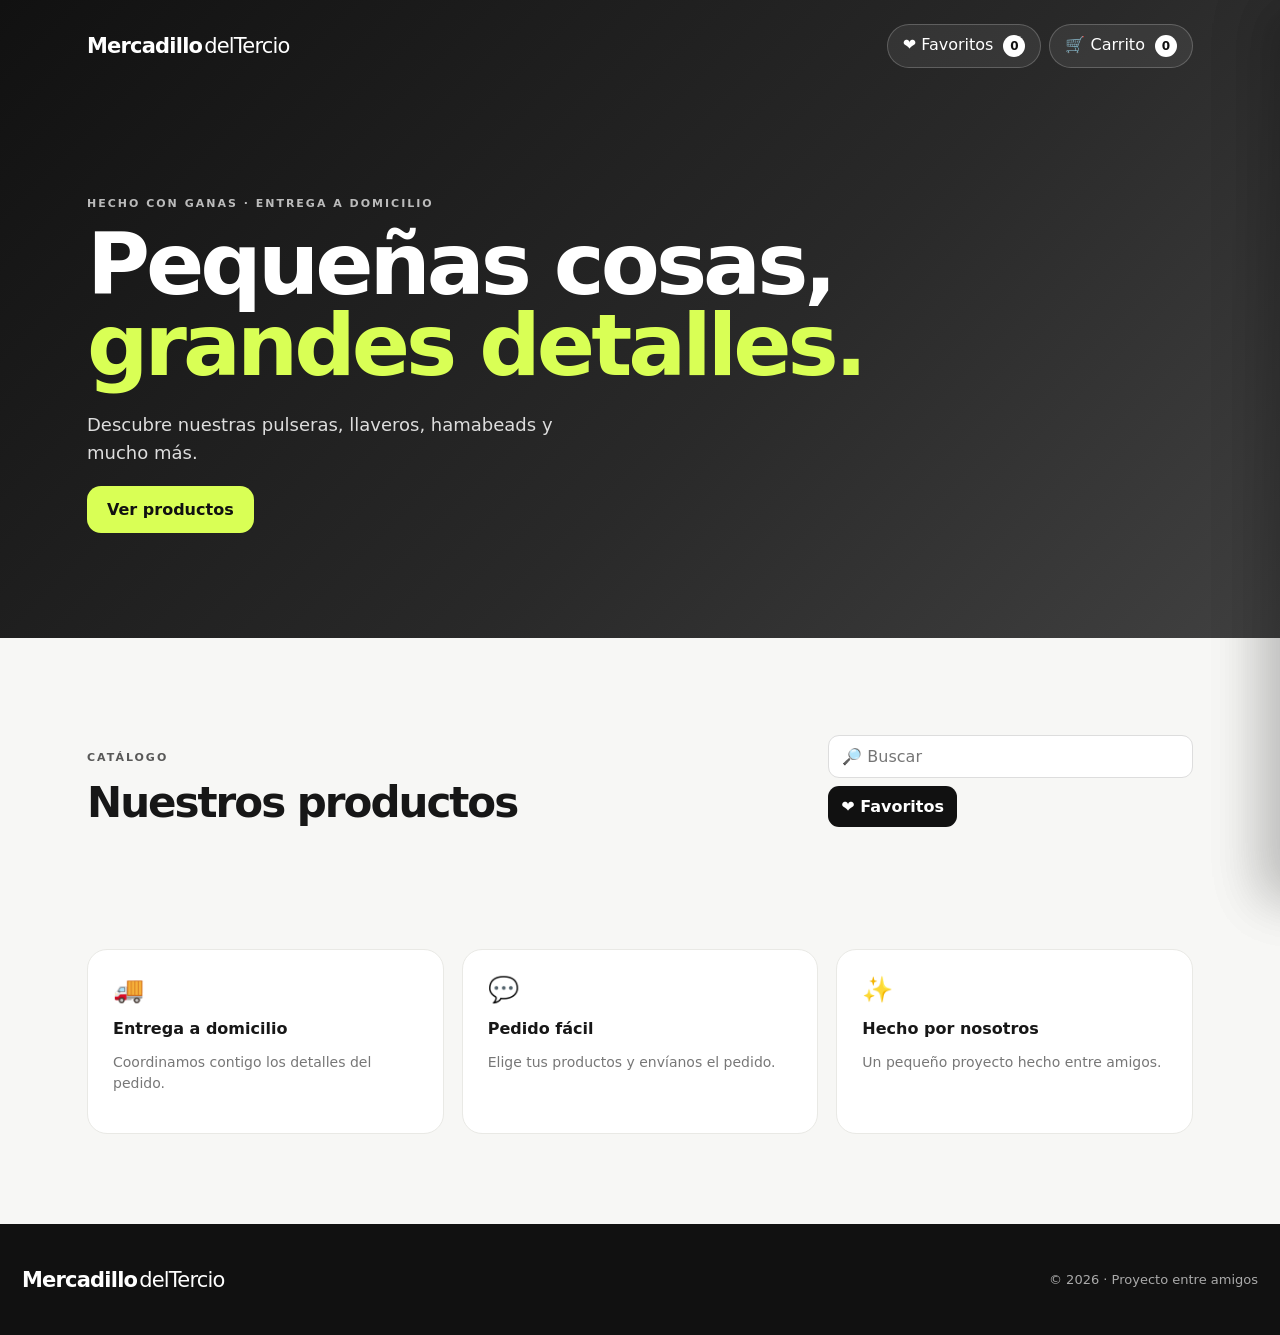
==== commit b4300dd0: "Add files via upload" ====
--- a/index.html
+++ b/index.html
@@ -1,17 +1,84 @@
-<!doctype html><html lang="es"><head>
-<meta charset="utf-8"><meta name="viewport" content="width=device-width,initial-scale=1">
-<title>Mercadillo del Tercio</title><link rel="stylesheet" href="styles.css"></head><body>
-<header class="hero"><nav class="nav"><a class="logo" href="#">Mercadillo<span>delTercio</span></a>
-<div><button id="favOpen" class="pill">❤️ <b id="favCount">0</b></button><button id="cartOpen" class="pill">🛒 <b id="cartCount">0</b></button></div></nav>
-<div class="heroText"><p class="eyebrow">Hecho entre amigos · Entrega a domicilio</p><h1>Pequeñas cosas,<br><span>grandes detalles.</span></h1><p>Productos, favoritos, ofertas y Club del Tercio.</p><a class="primary" href="#productos">Ver productos</a> <button class="secondary" id="clubOpen">⭐ Mi Club</button></div></header>
-<main><section class="section" id="productos"><div class="title"><div><p class="eyebrow">Catálogo</p><h2>Nuestros productos</h2></div>
-<div class="toolbar"><input id="search" placeholder="🔎 Buscar"><select id="cat"><option value="">Todas las categorías</option></select><select id="sort"><option value="featured">Destacados</option><option value="bestsellers">Más vendidos</option><option value="newest">Novedades</option><option value="priceAsc">Precio menor</option><option value="priceDesc">Precio mayor</option></select><button id="onlyFav" class="tool">❤️ Favoritos</button></div></div>
-<div id="grid" class="grid"></div></section>
-<section class="section club"><h2>⭐ Club del Tercio</h2><p>1 € gastado = 1 punto. Cada 100 puntos desbloquean un premio.</p><button class="primary" id="clubOpen2">Ver mis puntos</button></section></main>
-<div id="overlay" class="overlay"></div>
-<aside id="favPanel" class="side"><div class="sideHead"><h2>❤️ Favoritos</h2><button id="favClose">✕</button></div><div id="favList" class="sideBody"></div></aside>
-<aside id="cartPanel" class="side"><div class="sideHead"><h2>🛒 Carrito</h2><button id="cartClose">✕</button></div><div id="cartList" class="sideBody"></div><div class="cartBottom"><div class="coupon"><input id="coupon" placeholder="Cupón"><button id="couponBtn" class="tool">Aplicar</button></div><p id="couponMsg" class="small"></p><div class="total"><span>Total</span><b id="total">0,00 €</b></div><button id="checkout" class="primary full">Hacer pedido</button></div></aside>
-<dialog id="orderDialog"><form id="orderForm" method="dialog"><button class="x">✕</button><p class="eyebrow">Pedido</p><h2>Datos de entrega</h2><label>Nombre<input required id="name"></label><label>Teléfono<input required id="phone"></label><label>Dirección<textarea required id="address"></textarea></label><label>Notas<textarea id="notes"></textarea></label><button class="primary full">Confirmar pedido</button></form></dialog>
-<dialog id="clubDialog"><form id="clubForm" method="dialog"><button class="x">✕</button><p class="eyebrow">Club del Tercio</p><h2>⭐ Tus puntos</h2><label>Teléfono<input required id="clubPhone"></label><button class="primary full">Consultar</button><div id="clubResult" class="result"></div></form></dialog>
-<dialog id="reviewDialog"><form id="reviewForm" method="dialog"><button class="x">✕</button><p class="eyebrow">Valorar producto</p><input type="hidden" id="reviewProduct"><label>Nombre<input id="reviewName"></label><label>Estrellas<select id="reviewRating"><option>5</option><option>4</option><option>3</option><option>2</option><option>1</option></select></label><label>Comentario<textarea id="reviewText"></textarea></label><button class="primary full">Enviar valoración</button></form></dialog>
-<footer><div class="logo">Mercadillo<span>delTercio</span></div><p>© 2026 · Proyecto entre amigos</p></footer><script src="app.js"></script></body></html>+<!doctype html>
+<html lang="es">
+<head>
+  <meta charset="utf-8">
+  <meta name="viewport" content="width=device-width, initial-scale=1">
+  <meta name="description" content="Mercadillo del Tercio: pulseras, llaveros, hamabeads y más.">
+  <title>Mercadillo del Tercio</title>
+  <link rel="stylesheet" href="styles.css">
+</head>
+<body>
+  <header class="hero">
+    <nav class="nav">
+      <div class="logo">Mercadillo<span>delTercio</span></div>
+      <div class="nav-actions"><button class="cart-btn" id="favoritesBtn">❤️ Favoritos <b id="favoritesCount">0</b></button><button class="cart-btn" id="openCart">🛒 Carrito <b id="cartCount">0</b></button></div>
+    </nav>
+    <div class="hero-content">
+      <p class="eyebrow">Hecho con ganas · Entrega a domicilio</p>
+      <h1>Pequeñas cosas,<br><span>grandes detalles.</span></h1>
+      <p>Descubre nuestras pulseras, llaveros, hamabeads y mucho más.</p>
+      <a href="#productos" class="primary">Ver productos</a>
+    </div>
+  </header>
+
+  <main>
+    <section class="section" id="productos">
+      <div class="section-title">
+        <div>
+          <p class="eyebrow">Catálogo</p>
+          <h2>Nuestros productos</h2>
+        </div>
+        <div class="toolbar-extra">
+          <input id="searchProducts" class="search-products" placeholder="🔎 Buscar">
+          <button id="showFavorites" class="extra-btn">❤️ Favoritos</button>
+        </div>
+      </div>
+      <div class="grid" id="productGrid"></div>
+    </section>
+
+    <section class="info">
+      <div><span>🚚</span><strong>Entrega a domicilio</strong><p>Coordinamos contigo los detalles del pedido.</p></div>
+      <div><span>💬</span><strong>Pedido fácil</strong><p>Elige tus productos y envíanos el pedido.</p></div>
+      <div><span>✨</span><strong>Hecho por nosotros</strong><p>Un pequeño proyecto hecho entre amigos.</p></div>
+    </section>
+  </main>
+
+  <div class="overlay" id="overlay"></div>
+  <aside class="cart" id="cart">
+    <div class="cart-head">
+      <h2>Tu pedido</h2>
+      <button id="closeCart" class="icon-btn">✕</button>
+    </div>
+    <div id="cartItems" class="cart-items"></div>
+    <div class="cart-bottom">
+      <div class="total"><span>Total</span><strong id="cartTotal">0,00 €</strong></div>
+      <button class="primary full" id="checkoutBtn">Hacer pedido</button>
+      <p class="small">Al pulsar, se abrirá Telegram con el pedido preparado para enviarlo.</p>
+    </div>
+  </aside>
+
+  <aside class="cart" id="favoritesPanel">
+  <div class="cart-head"><h2>❤️ Favoritos</h2><button id="closeFavorites" class="icon-btn">✕</button></div>
+  <div id="favoriteItems" class="cart-items"></div>
+</aside>
+<dialog id="checkoutDialog">
+    <form method="dialog" id="checkoutForm">
+      <button class="dialog-close" value="cancel">✕</button>
+      <p class="eyebrow">Último paso</p>
+      <h2>Datos de entrega</h2>
+      <label>Nombre<input required id="name" placeholder="Tu nombre"></label>
+      <label>Teléfono<input required id="phone" type="tel" placeholder="600 000 000"></label>
+      <label>Dirección de entrega<textarea required id="address" rows="3" placeholder="Calle, número, piso..."></textarea></label>
+      <label>Notas (opcional)<textarea id="notes" rows="2" placeholder="Color, tamaño, indicaciones..."></textarea></label>
+      <button class="primary full" value="submit">Preparar pedido en Telegram</button>
+    </form>
+  </dialog>
+
+  <footer>
+    <div class="logo">Mercadillo<span>delTercio</span></div>
+    <p>© 2026 · Proyecto entre amigos</p>
+  </footer>
+
+  <script src="app.js"></script>
+</body>
+</html>
--- a/styles.css
+++ b/styles.css
@@ -1 +1,2 @@
-*{box-sizing:border-box}body{margin:0;font-family:system-ui,-apple-system,Segoe UI,sans-serif;background:#f6f6f3;color:#171717}.hero{background:linear-gradient(135deg,#111,#333);color:#fff;min-height:620px}.nav{max-width:1180px;margin:auto;padding:24px;display:flex;justify-content:space-between;align-items:center}.logo{color:inherit;text-decoration:none;font-weight:900;font-size:22px}.logo span{font-weight:500}.pill{border:1px solid #ffffff33;background:#ffffff15;color:#fff;border-radius:999px;padding:10px 14px;margin-left:6px;cursor:pointer}.heroText{max-width:1180px;margin:auto;padding:110px 24px}.eyebrow{font-size:11px;letter-spacing:2px;text-transform:uppercase;font-weight:800;opacity:.7}.hero h1{font-size:clamp(48px,8vw,86px);line-height:.95;letter-spacing:-4px;margin:15px 0}.hero h1 span{color:#d9ff55}.heroText p{max-width:560px;color:#ddd;font-size:18px;line-height:1.5}.primary,.secondary,.tool{border:0;border-radius:12px;padding:12px 16px;font-weight:800;cursor:pointer;text-decoration:none;display:inline-block}.primary{background:#d9ff55;color:#111}.secondary,.tool{background:#fff;color:#111}.section{max-width:1180px;margin:auto;padding:70px 24px}.title{display:flex;gap:15px;justify-content:space-between;align-items:end;margin-bottom:24px}.title h2,.club h2{font-size:40px;margin:0}.toolbar{display:flex;gap:8px;flex-wrap:wrap}.toolbar input,.toolbar select,.coupon input{padding:11px;border:1px solid #ddd;border-radius:10px;background:#fff}.grid{display:grid;grid-template-columns:repeat(4,1fr);gap:18px}.card{position:relative;background:#fff;border:1px solid #e7e7e3;border-radius:20px;overflow:hidden}.photo{aspect-ratio:1;display:grid;place-items:center;font-size:70px;background:#eee}.photo img{width:100%;height:100%;object-fit:cover}.body{padding:18px}.body h3{margin:0 0 6px}.desc{color:#777;min-height:40px;font-size:14px}.price{font-weight:900}.old{text-decoration:line-through;color:#999;margin-right:6px}.stock{font-size:12px;color:#666}.fav{position:absolute;right:10px;top:10px;border:0;border-radius:50%;background:#fff;width:38px;height:38px;cursor:pointer;font-size:18px}.fav.on{background:#111;color:#fff}.badges{display:flex;gap:6px;flex-wrap:wrap}.badge{font-size:11px;background:#d9ff55;border-radius:999px;padding:5px 8px}.actions{display:flex;gap:7px;margin-top:12px}.actions button{border:0;background:#efefe9;border-radius:9px;padding:8px 10px;cursor:pointer}.add{margin-top:12px;width:100%;background:#111;color:#fff;border:0;padding:10px;border-radius:10px;cursor:pointer}.add:disabled{opacity:.4}.club{background:#111;color:#fff;border-radius:24px;margin-bottom:70px}.club p{color:#ccc}.side{position:fixed;right:0;top:0;z-index:20;height:100vh;width:min(440px,100%);background:#fff;transform:translateX(100%);transition:.25s;display:flex;flex-direction:column;box-shadow:-20px 0 60px #0003}.side.open{transform:translateX(0)}.sideHead{padding:20px;display:flex;justify-content:space-between;border-bottom:1px solid #eee}.sideHead button{border:0;background:transparent;font-size:18px;cursor:pointer}.sideBody{padding:18px;overflow:auto;flex:1}.line{display:flex;justify-content:space-between;padding:14px 0;border-bottom:1px solid #eee;gap:10px}.qty{display:flex;gap:6px;margin-top:6px}.qty button{border:1px solid #ddd;background:#fff;border-radius:6px;width:26px;height:26px}.cartBottom{border-top:1px solid #eee;padding:18px}.coupon{display:flex;gap:7px}.coupon input{flex:1}.total{display:flex;justify-content:space-between;font-size:20px;margin:14px 0}.full{width:100%;text-align:center}.small{font-size:12px;color:#888}.result{margin-top:15px;padding:14px;background:#f0f0e9;border-radius:10px}dialog{border:0;border-radius:20px;width:min(500px,calc(100% - 30px));padding:0}dialog::backdrop{background:#0008}dialog form{padding:28px;position:relative}.x{position:absolute;right:18px;top:16px;border:0;background:none;font-size:20px}label{display:block;font-weight:700;font-size:13px;margin:14px 0}label input,label textarea,label select{display:block;width:100%;padding:11px;margin-top:6px;border:1px solid #ddd;border-radius:10px;font:inherit}footer{background:#111;color:#fff;padding:35px 24px;display:flex;justify-content:space-between}@media(max-width:900px){.grid{grid-template-columns:repeat(2,1fr)}.title{display:block}}@media(max-width:550px){.grid{grid-template-columns:1fr}.heroText{padding-top:80px}.hero h1{letter-spacing:-2px}footer{display:block;text-align:center}}+*{box-sizing:border-box}html{scroll-behavior:smooth}body{margin:0;font-family:Inter,system-ui,-apple-system,BlinkMacSystemFont,"Segoe UI",sans-serif;background:#f7f7f5;color:#171717}button,a{font:inherit}.hero{min-height:620px;background:linear-gradient(135deg,#111 0%,#292929 58%,#414141 100%);color:#fff}.nav{max-width:1150px;margin:auto;padding:24px 22px;display:flex;align-items:center;justify-content:space-between}.logo{font-weight:900;letter-spacing:-.8px;font-size:21px}.logo span{font-weight:500;margin-left:2px}.cart-btn{border:1px solid #ffffff35;background:#ffffff12;color:#fff;border-radius:999px;padding:10px 15px;cursor:pointer}.cart-btn b{display:inline-grid;place-items:center;min-width:22px;height:22px;margin-left:5px;border-radius:50%;background:#fff;color:#111;font-size:12px}.hero-content{max-width:1150px;margin:0 auto;padding:105px 22px}.eyebrow{text-transform:uppercase;letter-spacing:2px;font-size:11px;font-weight:800;opacity:.7;margin:0 0 14px}.hero h1{font-size:clamp(48px,8vw,86px);line-height:.94;letter-spacing:-4px;margin:0 0 25px}.hero h1 span{color:#d9ff55}.hero-content>p:not(.eyebrow){max-width:500px;color:#ddd;font-size:18px;line-height:1.6}.primary{display:inline-block;background:#d9ff55;color:#111;border:0;border-radius:14px;padding:14px 20px;font-weight:850;text-decoration:none;cursor:pointer}.section{max-width:1150px;margin:auto;padding:90px 22px}.section-title{display:flex;align-items:end;justify-content:space-between;gap:20px;margin-bottom:32px}.section h2{font-size:42px;letter-spacing:-2px;margin:0}.muted{color:#777}.grid{display:grid;grid-template-columns:repeat(4,1fr);gap:18px}.card{background:#fff;border:1px solid #e9e9e5;border-radius:22px;overflow:hidden;box-shadow:0 10px 35px #00000008}.product-image{aspect-ratio:1;background:linear-gradient(145deg,#ededeb,#fafafa);display:grid;place-items:center;font-size:72px}.card-body{padding:20px}.card h3{margin:0 0 7px;font-size:20px}.desc{color:#777;min-height:42px;margin:0 0 16px;font-size:14px;line-height:1.45}.price-row{display:flex;align-items:center;justify-content:space-between}.price{font-weight:900}.add{border:0;background:#111;color:#fff;border-radius:11px;padding:10px 13px;cursor:pointer}.info{max-width:1150px;margin:0 auto 90px;padding:0 22px;display:grid;grid-template-columns:repeat(3,1fr);gap:18px}.info>div{background:#fff;border:1px solid #e9e9e5;border-radius:20px;padding:25px}.info span{font-size:25px}.info strong{display:block;margin-top:15px}.info p{color:#777;font-size:14px;line-height:1.5}.overlay{display:none;position:fixed;inset:0;background:#0008;z-index:10}.overlay.show{display:block}.cart{position:fixed;z-index:11;right:0;top:0;height:100vh;width:min(430px,100%);background:#fff;transform:translateX(100%);transition:.25s;display:flex;flex-direction:column;box-shadow:-20px 0 50px #0002}.cart.open{transform:translateX(0)}.cart-head{display:flex;justify-content:space-between;align-items:center;padding:24px;border-bottom:1px solid #eee}.cart-head h2{margin:0}.icon-btn,.dialog-close{border:0;background:transparent;font-size:20px;cursor:pointer}.cart-items{padding:18px 24px;overflow:auto;flex:1}.cart-line{display:flex;justify-content:space-between;gap:15px;padding:15px 0;border-bottom:1px solid #eee}.cart-line strong{display:block}.qty{display:flex;gap:8px;align-items:center;margin-top:7px}.qty button{border:1px solid #ddd;background:#fff;border-radius:7px;width:26px;height:26px;cursor:pointer}.cart-bottom{padding:20px 24px;border-top:1px solid #eee}.total{display:flex;justify-content:space-between;font-size:20px;margin-bottom:15px}.full{width:100%;text-align:center}.small{font-size:12px;color:#888;line-height:1.4;text-align:center}.empty{text-align:center;color:#777;padding:50px 10px}dialog{border:0;border-radius:22px;padding:0;width:min(500px,calc(100% - 30px));box-shadow:0 30px 80px #0004}dialog::backdrop{background:#0008}#checkoutForm{position:relative;padding:30px}.dialog-close{position:absolute;right:20px;top:18px}label{display:block;font-size:13px;font-weight:750;margin:15px 0}input,textarea{display:block;width:100%;margin-top:7px;border:1px solid #ddd;border-radius:10px;padding:12px;font:inherit;resize:vertical}footer{background:#111;color:#fff;padding:35px 22px;display:flex;max-width:none;justify-content:space-between;align-items:center}footer p{color:#aaa;font-size:13px}@media(max-width:850px){.grid{grid-template-columns:repeat(2,1fr)}.info{grid-template-columns:1fr}.section-title{display:block}.muted{margin-top:10px}}@media(max-width:520px){.hero{min-height:560px}.hero-content{padding-top:80px}.grid{grid-template-columns:1fr}.hero h1{letter-spacing:-2px}.section h2{font-size:34px}footer{display:block;text-align:center}}
+.nav-actions{display:flex;gap:8px}.toolbar-extra{display:flex;gap:8px;flex-wrap:wrap;align-items:center}.search-products{border:1px solid #ddd;border-radius:11px;padding:11px 13px;background:#fff;font:inherit}.extra-btn{border:0;border-radius:11px;padding:11px 13px;background:#111;color:#fff;font-weight:800;cursor:pointer}.favorite-toggle{position:absolute;right:12px;top:12px;width:38px;height:38px;border:0;border-radius:50%;background:#fff;box-shadow:0 3px 12px #0002;cursor:pointer;font-size:18px;z-index:2}.favorite-toggle.active{background:#111;color:#fff}.badge-new{position:absolute;left:12px;top:12px;background:#b7e8ff;color:#111;border-radius:999px;padding:6px 9px;font-weight:900;font-size:11px;z-index:2}.favorite-line{display:flex;justify-content:space-between;align-items:center;gap:10px;padding:14px 0;border-bottom:1px solid #eee}.small-btn{border:0;background:#111;color:#fff;border-radius:9px;padding:8px 10px;cursor:pointer}@media(max-width:520px){.nav-actions{gap:4px}.cart-btn{padding:8px 10px;font-size:12px}.search-products{width:100%}}
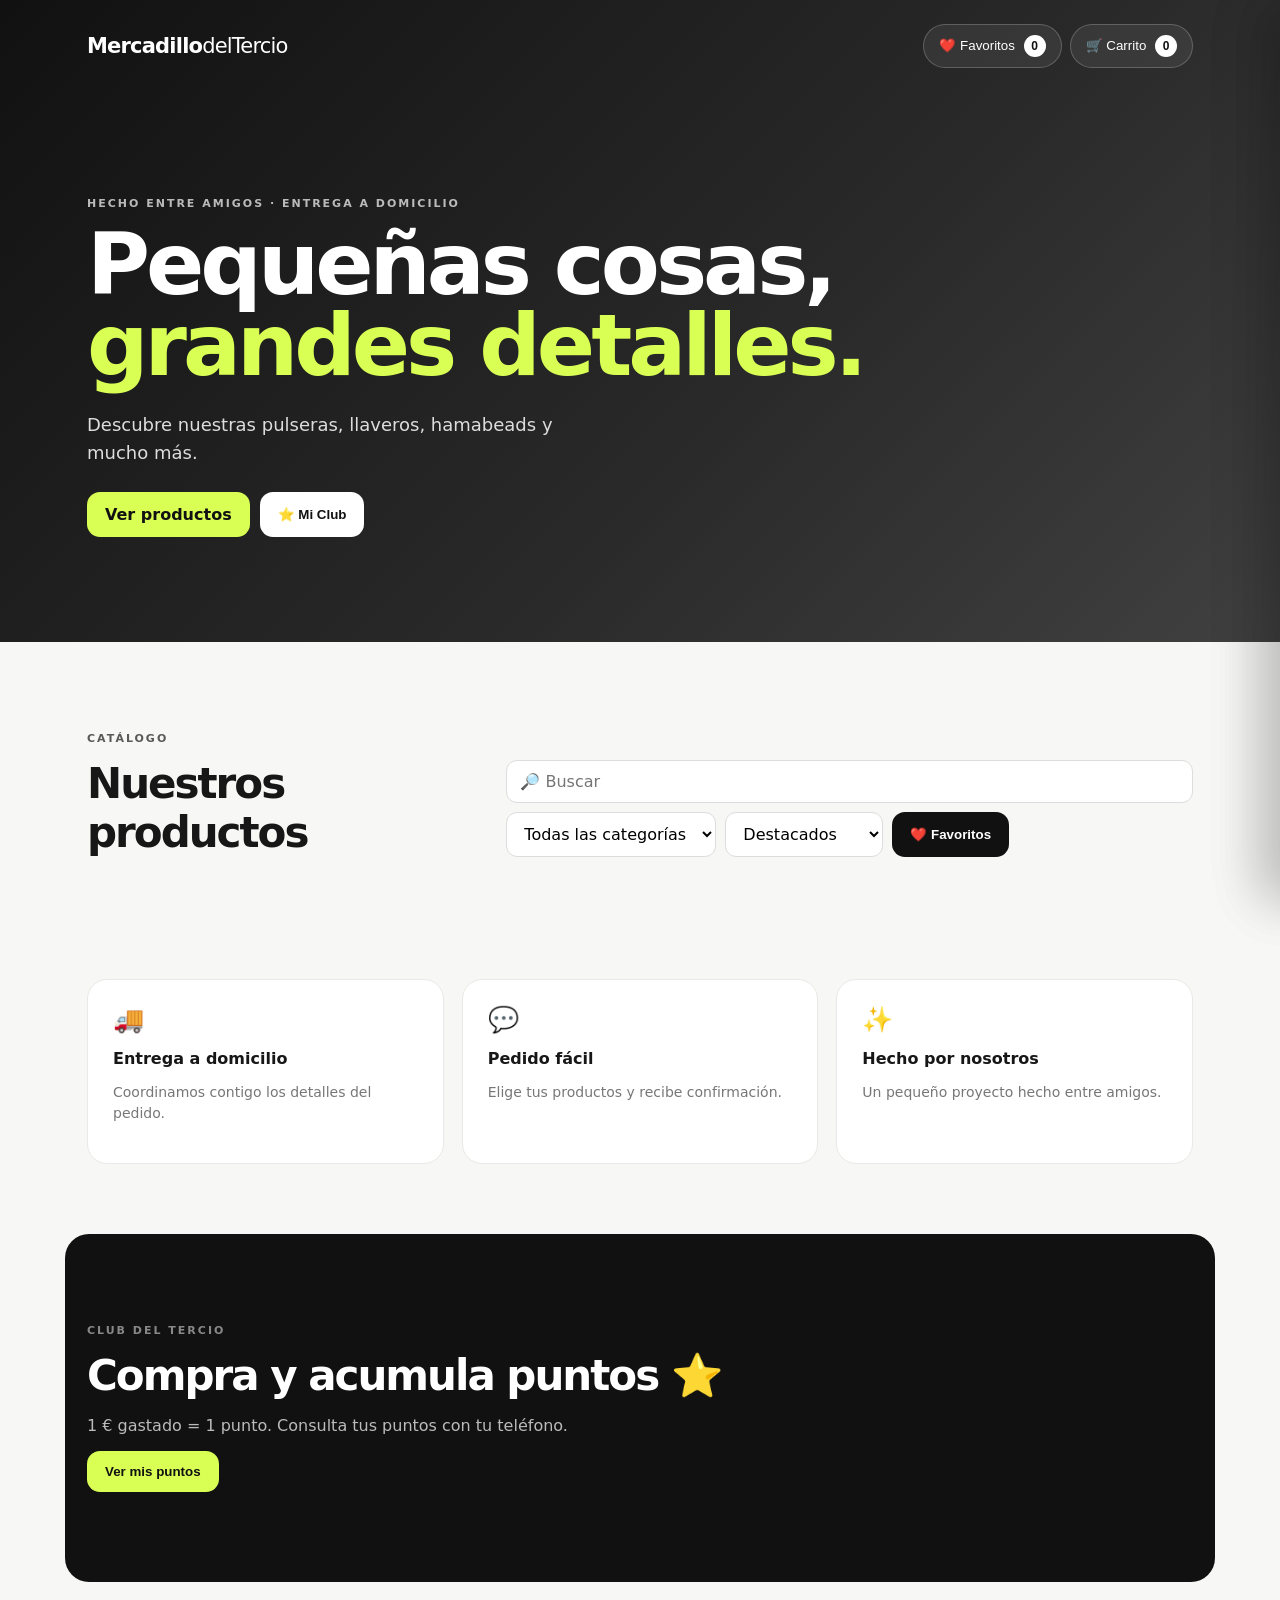
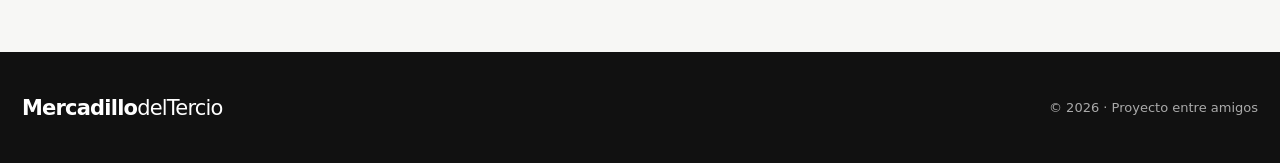
==== commit fe73beb4: "Add files via upload" ====
--- a/index.html
+++ b/index.html
@@ -1,84 +1,107 @@
 <!doctype html>
 <html lang="es">
 <head>
-  <meta charset="utf-8">
-  <meta name="viewport" content="width=device-width, initial-scale=1">
-  <meta name="description" content="Mercadillo del Tercio: pulseras, llaveros, hamabeads y más.">
-  <title>Mercadillo del Tercio</title>
-  <link rel="stylesheet" href="styles.css">
+<meta charset="utf-8"><meta name="viewport" content="width=device-width,initial-scale=1">
+<meta name="description" content="Mercadillo del Tercio">
+<title>Mercadillo del Tercio</title>
+<link rel="stylesheet" href="styles.css">
 </head>
 <body>
-  <header class="hero">
-    <nav class="nav">
-      <div class="logo">Mercadillo<span>delTercio</span></div>
-      <div class="nav-actions"><button class="cart-btn" id="favoritesBtn">❤️ Favoritos <b id="favoritesCount">0</b></button><button class="cart-btn" id="openCart">🛒 Carrito <b id="cartCount">0</b></button></div>
-    </nav>
-    <div class="hero-content">
-      <p class="eyebrow">Hecho con ganas · Entrega a domicilio</p>
-      <h1>Pequeñas cosas,<br><span>grandes detalles.</span></h1>
-      <p>Descubre nuestras pulseras, llaveros, hamabeads y mucho más.</p>
-      <a href="#productos" class="primary">Ver productos</a>
-    </div>
-  </header>
+<header class="hero">
+<nav class="nav">
+<a class="logo" href="#">Mercadillo<span>delTercio</span></a>
+<div class="nav-actions">
+<button id="favoritesBtn" class="cart-btn">❤️ Favoritos <b id="favoritesCount">0</b></button>
+<button id="openCart" class="cart-btn">🛒 Carrito <b id="cartCount">0</b></button>
+</div>
+</nav>
+<div class="hero-content">
+<p class="eyebrow">Hecho entre amigos · Entrega a domicilio</p>
+<h1>Pequeñas cosas,<br><span>grandes detalles.</span></h1>
+<p>Descubre nuestras pulseras, llaveros, hamabeads y mucho más.</p>
+<div class="hero-actions"><a href="#productos" class="primary">Ver productos</a><button class="secondary" id="clubBtn">⭐ Mi Club</button></div>
+</div>
+</header>
 
-  <main>
-    <section class="section" id="productos">
-      <div class="section-title">
-        <div>
-          <p class="eyebrow">Catálogo</p>
-          <h2>Nuestros productos</h2>
-        </div>
-        <div class="toolbar-extra">
-          <input id="searchProducts" class="search-products" placeholder="🔎 Buscar">
-          <button id="showFavorites" class="extra-btn">❤️ Favoritos</button>
-        </div>
-      </div>
-      <div class="grid" id="productGrid"></div>
-    </section>
+<main>
+<section class="section" id="productos">
+<div class="section-title">
+<div><p class="eyebrow">Catálogo</p><h2>Nuestros productos</h2></div>
+<div class="toolbar">
+<input id="searchProducts" class="search" placeholder="🔎 Buscar">
+<select id="categoryFilter"><option value="">Todas las categorías</option></select>
+<select id="sortProducts"><option value="featured">Destacados</option><option value="bestsellers">Más vendidos</option><option value="newest">Novedades</option><option value="priceAsc">Precio menor</option><option value="priceDesc">Precio mayor</option></select>
+<button id="showFavorites" class="extra-btn">❤️ Favoritos</button>
+</div>
+</div>
+<div id="featuredWrap"></div>
+<div class="grid" id="productGrid"></div>
+</section>
 
-    <section class="info">
-      <div><span>🚚</span><strong>Entrega a domicilio</strong><p>Coordinamos contigo los detalles del pedido.</p></div>
-      <div><span>💬</span><strong>Pedido fácil</strong><p>Elige tus productos y envíanos el pedido.</p></div>
-      <div><span>✨</span><strong>Hecho por nosotros</strong><p>Un pequeño proyecto hecho entre amigos.</p></div>
-    </section>
-  </main>
+<section class="info">
+<div><span>🚚</span><strong>Entrega a domicilio</strong><p>Coordinamos contigo los detalles del pedido.</p></div>
+<div><span>💬</span><strong>Pedido fácil</strong><p>Elige tus productos y recibe confirmación.</p></div>
+<div><span>✨</span><strong>Hecho por nosotros</strong><p>Un pequeño proyecto hecho entre amigos.</p></div>
+</section>
 
-  <div class="overlay" id="overlay"></div>
-  <aside class="cart" id="cart">
-    <div class="cart-head">
-      <h2>Tu pedido</h2>
-      <button id="closeCart" class="icon-btn">✕</button>
-    </div>
-    <div id="cartItems" class="cart-items"></div>
-    <div class="cart-bottom">
-      <div class="total"><span>Total</span><strong id="cartTotal">0,00 €</strong></div>
-      <button class="primary full" id="checkoutBtn">Hacer pedido</button>
-      <p class="small">Al pulsar, se abrirá Telegram con el pedido preparado para enviarlo.</p>
-    </div>
-  </aside>
+<section class="section club-box">
+<div><p class="eyebrow">Club del Tercio</p><h2>Compra y acumula puntos ⭐</h2><p>1 € gastado = 1 punto. Consulta tus puntos con tu teléfono.</p><button class="primary" id="clubBtn2">Ver mis puntos</button></div>
+</section>
+</main>
 
-  <aside class="cart" id="favoritesPanel">
-  <div class="cart-head"><h2>❤️ Favoritos</h2><button id="closeFavorites" class="icon-btn">✕</button></div>
-  <div id="favoriteItems" class="cart-items"></div>
+<div class="overlay" id="overlay"></div>
+
+<aside class="cart" id="cart">
+<div class="cart-head"><h2>Tu pedido</h2><button type="button" id="closeCart" class="icon-btn">✕</button></div>
+<div id="cartItems" class="cart-items"></div>
+<div class="cart-bottom">
+<div class="coupon-row"><input id="coupon" placeholder="Código de descuento"><button type="button" id="applyCoupon" class="small-btn">Aplicar</button></div>
+<div id="couponMessage" class="small"></div>
+<div class="total"><span>Total</span><strong id="cartTotal">0,00 €</strong></div>
+<button type="button" class="primary full" id="checkoutBtn">Hacer pedido</button>
+</div>
 </aside>
+
+<aside class="cart" id="favoritesPanel">
+<div class="cart-head"><h2>❤️ Favoritos</h2><button type="button" id="closeFavorites" class="icon-btn">✕</button></div>
+<div id="favoriteItems" class="cart-items"></div>
+</aside>
+
 <dialog id="checkoutDialog">
-    <form method="dialog" id="checkoutForm">
-      <button class="dialog-close" value="cancel">✕</button>
-      <p class="eyebrow">Último paso</p>
-      <h2>Datos de entrega</h2>
-      <label>Nombre<input required id="name" placeholder="Tu nombre"></label>
-      <label>Teléfono<input required id="phone" type="tel" placeholder="600 000 000"></label>
-      <label>Dirección de entrega<textarea required id="address" rows="3" placeholder="Calle, número, piso..."></textarea></label>
-      <label>Notas (opcional)<textarea id="notes" rows="2" placeholder="Color, tamaño, indicaciones..."></textarea></label>
-      <button class="primary full" value="submit">Preparar pedido en Telegram</button>
-    </form>
-  </dialog>
+<form id="checkoutForm">
+<button type="button" class="dialog-close" onclick="this.closest('dialog').close()">✕</button>
+<p class="eyebrow">Último paso</p><h2>Datos de entrega</h2>
+<label>Nombre<input required id="name"></label>
+<label>Teléfono<input required id="phone"></label>
+<label>Dirección<textarea required id="address" rows="3"></textarea></label>
+<label>Notas (opcional)<textarea id="notes" rows="2"></textarea></label>
+<button class="primary full" type="submit">Confirmar pedido</button>
+</form>
+</dialog>
 
-  <footer>
-    <div class="logo">Mercadillo<span>delTercio</span></div>
-    <p>© 2026 · Proyecto entre amigos</p>
-  </footer>
+<dialog id="clubDialog">
+<form id="clubForm">
+<button type="button" class="dialog-close" onclick="this.closest('dialog').close()">✕</button>
+<p class="eyebrow">Club del Tercio</p><h2>⭐ Tus puntos</h2>
+<label>Teléfono<input required id="clubPhone"></label>
+<button class="primary full" type="submit">Consultar puntos</button>
+<div id="clubResult" class="club-result"></div>
+</form>
+</dialog>
 
-  <script src="app.js"></script>
+<dialog id="reviewDialog">
+<form id="reviewForm">
+<button type="button" class="dialog-close" onclick="this.closest('dialog').close()">✕</button>
+<p class="eyebrow">Valorar producto</p><h2>⭐ Tu opinión</h2>
+<input type="hidden" id="reviewProductId">
+<label>Nombre<input id="reviewName" maxlength="40"></label>
+<label>Valoración<select id="reviewRating"><option value="5">5 ⭐⭐⭐⭐⭐</option><option value="4">4 ⭐⭐⭐⭐</option><option value="3">3 ⭐⭐⭐</option><option value="2">2 ⭐⭐</option><option value="1">1 ⭐</option></select></label>
+<label>Comentario<textarea id="reviewText" rows="3"></textarea></label>
+<button class="primary full" type="submit">Enviar valoración</button>
+</form>
+</dialog>
+
+<footer><div class="logo">Mercadillo<span>delTercio</span></div><p>© 2026 · Proyecto entre amigos</p></footer>
+<script src="app.js"></script>
 </body>
 </html>
--- a/styles.css
+++ b/styles.css
@@ -1,2 +1 @@
-*{box-sizing:border-box}html{scroll-behavior:smooth}body{margin:0;font-family:Inter,system-ui,-apple-system,BlinkMacSystemFont,"Segoe UI",sans-serif;background:#f7f7f5;color:#171717}button,a{font:inherit}.hero{min-height:620px;background:linear-gradient(135deg,#111 0%,#292929 58%,#414141 100%);color:#fff}.nav{max-width:1150px;margin:auto;padding:24px 22px;display:flex;align-items:center;justify-content:space-between}.logo{font-weight:900;letter-spacing:-.8px;font-size:21px}.logo span{font-weight:500;margin-left:2px}.cart-btn{border:1px solid #ffffff35;background:#ffffff12;color:#fff;border-radius:999px;padding:10px 15px;cursor:pointer}.cart-btn b{display:inline-grid;place-items:center;min-width:22px;height:22px;margin-left:5px;border-radius:50%;background:#fff;color:#111;font-size:12px}.hero-content{max-width:1150px;margin:0 auto;padding:105px 22px}.eyebrow{text-transform:uppercase;letter-spacing:2px;font-size:11px;font-weight:800;opacity:.7;margin:0 0 14px}.hero h1{font-size:clamp(48px,8vw,86px);line-height:.94;letter-spacing:-4px;margin:0 0 25px}.hero h1 span{color:#d9ff55}.hero-content>p:not(.eyebrow){max-width:500px;color:#ddd;font-size:18px;line-height:1.6}.primary{display:inline-block;background:#d9ff55;color:#111;border:0;border-radius:14px;padding:14px 20px;font-weight:850;text-decoration:none;cursor:pointer}.section{max-width:1150px;margin:auto;padding:90px 22px}.section-title{display:flex;align-items:end;justify-content:space-between;gap:20px;margin-bottom:32px}.section h2{font-size:42px;letter-spacing:-2px;margin:0}.muted{color:#777}.grid{display:grid;grid-template-columns:repeat(4,1fr);gap:18px}.card{background:#fff;border:1px solid #e9e9e5;border-radius:22px;overflow:hidden;box-shadow:0 10px 35px #00000008}.product-image{aspect-ratio:1;background:linear-gradient(145deg,#ededeb,#fafafa);display:grid;place-items:center;font-size:72px}.card-body{padding:20px}.card h3{margin:0 0 7px;font-size:20px}.desc{color:#777;min-height:42px;margin:0 0 16px;font-size:14px;line-height:1.45}.price-row{display:flex;align-items:center;justify-content:space-between}.price{font-weight:900}.add{border:0;background:#111;color:#fff;border-radius:11px;padding:10px 13px;cursor:pointer}.info{max-width:1150px;margin:0 auto 90px;padding:0 22px;display:grid;grid-template-columns:repeat(3,1fr);gap:18px}.info>div{background:#fff;border:1px solid #e9e9e5;border-radius:20px;padding:25px}.info span{font-size:25px}.info strong{display:block;margin-top:15px}.info p{color:#777;font-size:14px;line-height:1.5}.overlay{display:none;position:fixed;inset:0;background:#0008;z-index:10}.overlay.show{display:block}.cart{position:fixed;z-index:11;right:0;top:0;height:100vh;width:min(430px,100%);background:#fff;transform:translateX(100%);transition:.25s;display:flex;flex-direction:column;box-shadow:-20px 0 50px #0002}.cart.open{transform:translateX(0)}.cart-head{display:flex;justify-content:space-between;align-items:center;padding:24px;border-bottom:1px solid #eee}.cart-head h2{margin:0}.icon-btn,.dialog-close{border:0;background:transparent;font-size:20px;cursor:pointer}.cart-items{padding:18px 24px;overflow:auto;flex:1}.cart-line{display:flex;justify-content:space-between;gap:15px;padding:15px 0;border-bottom:1px solid #eee}.cart-line strong{display:block}.qty{display:flex;gap:8px;align-items:center;margin-top:7px}.qty button{border:1px solid #ddd;background:#fff;border-radius:7px;width:26px;height:26px;cursor:pointer}.cart-bottom{padding:20px 24px;border-top:1px solid #eee}.total{display:flex;justify-content:space-between;font-size:20px;margin-bottom:15px}.full{width:100%;text-align:center}.small{font-size:12px;color:#888;line-height:1.4;text-align:center}.empty{text-align:center;color:#777;padding:50px 10px}dialog{border:0;border-radius:22px;padding:0;width:min(500px,calc(100% - 30px));box-shadow:0 30px 80px #0004}dialog::backdrop{background:#0008}#checkoutForm{position:relative;padding:30px}.dialog-close{position:absolute;right:20px;top:18px}label{display:block;font-size:13px;font-weight:750;margin:15px 0}input,textarea{display:block;width:100%;margin-top:7px;border:1px solid #ddd;border-radius:10px;padding:12px;font:inherit;resize:vertical}footer{background:#111;color:#fff;padding:35px 22px;display:flex;max-width:none;justify-content:space-between;align-items:center}footer p{color:#aaa;font-size:13px}@media(max-width:850px){.grid{grid-template-columns:repeat(2,1fr)}.info{grid-template-columns:1fr}.section-title{display:block}.muted{margin-top:10px}}@media(max-width:520px){.hero{min-height:560px}.hero-content{padding-top:80px}.grid{grid-template-columns:1fr}.hero h1{letter-spacing:-2px}.section h2{font-size:34px}footer{display:block;text-align:center}}
-.nav-actions{display:flex;gap:8px}.toolbar-extra{display:flex;gap:8px;flex-wrap:wrap;align-items:center}.search-products{border:1px solid #ddd;border-radius:11px;padding:11px 13px;background:#fff;font:inherit}.extra-btn{border:0;border-radius:11px;padding:11px 13px;background:#111;color:#fff;font-weight:800;cursor:pointer}.favorite-toggle{position:absolute;right:12px;top:12px;width:38px;height:38px;border:0;border-radius:50%;background:#fff;box-shadow:0 3px 12px #0002;cursor:pointer;font-size:18px;z-index:2}.favorite-toggle.active{background:#111;color:#fff}.badge-new{position:absolute;left:12px;top:12px;background:#b7e8ff;color:#111;border-radius:999px;padding:6px 9px;font-weight:900;font-size:11px;z-index:2}.favorite-line{display:flex;justify-content:space-between;align-items:center;gap:10px;padding:14px 0;border-bottom:1px solid #eee}.small-btn{border:0;background:#111;color:#fff;border-radius:9px;padding:8px 10px;cursor:pointer}@media(max-width:520px){.nav-actions{gap:4px}.cart-btn{padding:8px 10px;font-size:12px}.search-products{width:100%}}
+*{box-sizing:border-box}html{scroll-behavior:smooth}body{margin:0;font-family:Inter,system-ui,-apple-system,BlinkMacSystemFont,"Segoe UI",sans-serif;background:#f7f7f5;color:#171717}.hero{min-height:620px;background:linear-gradient(135deg,#111 0%,#292929 58%,#414141 100%);color:#fff}.nav{max-width:1150px;margin:auto;padding:24px 22px;display:flex;align-items:center;justify-content:space-between}.logo{font-weight:900;letter-spacing:-.8px;font-size:21px;color:inherit;text-decoration:none}.logo span{font-weight:500}.nav-actions{display:flex;gap:8px}.cart-btn{border:1px solid #ffffff35;background:#ffffff12;color:#fff;border-radius:999px;padding:10px 15px;cursor:pointer}.cart-btn b{display:inline-grid;place-items:center;min-width:22px;height:22px;margin-left:5px;border-radius:50%;background:#fff;color:#111;font-size:12px}.hero-content{max-width:1150px;margin:0 auto;padding:105px 22px}.eyebrow{text-transform:uppercase;letter-spacing:2px;font-size:11px;font-weight:800;opacity:.7;margin:0 0 14px}.hero h1{font-size:clamp(48px,8vw,86px);line-height:.94;letter-spacing:-4px;margin:0 0 25px}.hero h1 span{color:#d9ff55}.hero-content>p:not(.eyebrow){max-width:500px;color:#ddd;font-size:18px;line-height:1.6}.hero-actions{display:flex;gap:10px;margin-top:24px}.primary,.secondary,.extra-btn,.small-btn{display:inline-block;border:0;border-radius:13px;padding:13px 18px;font-weight:850;text-decoration:none;cursor:pointer}.primary{background:#d9ff55;color:#111}.secondary{background:#fff;color:#111}.extra-btn,.small-btn{background:#111;color:#fff}.section{max-width:1150px;margin:auto;padding:90px 22px}.section-title{display:flex;align-items:end;justify-content:space-between;gap:20px;margin-bottom:32px}.section h2,.club-box h2{font-size:42px;letter-spacing:-2px;margin:0}.toolbar{display:flex;gap:9px;flex-wrap:wrap}.search,.toolbar select,.coupon-row input{border:1px solid #ddd;border-radius:11px;background:#fff;padding:11px 13px;font:inherit}.search{min-width:190px}.featured{background:#111;color:#fff;border-radius:22px;padding:22px;display:flex;justify-content:space-between;gap:15px;align-items:center;margin-bottom:25px}.featured h3{margin:5px 0}.grid{display:grid;grid-template-columns:repeat(4,1fr);gap:18px}.card{background:#fff;border:1px solid #e9e9e5;border-radius:22px;overflow:hidden;box-shadow:0 10px 35px #00000008;position:relative}.product-image{aspect-ratio:1;background:linear-gradient(145deg,#ededeb,#fafafa);display:grid;place-items:center;font-size:72px;overflow:hidden}.product-image img{width:100%;height:100%;object-fit:cover}.card-body{padding:20px}.card h3{margin:0 0 7px;font-size:20px}.desc{color:#777;min-height:42px;margin:0 0 12px;font-size:14px;line-height:1.45}.price-row{display:flex;align-items:center;justify-content:space-between;gap:8px}.price{font-weight:900}.old-price{text-decoration:line-through;color:#999;margin-right:6px;font-weight:600}.stock{font-size:12px;color:#666}.add{border:0;background:#111;color:#fff;border-radius:11px;padding:10px 13px;cursor:pointer}.add:disabled{opacity:.45}.favorite-toggle{position:absolute;right:12px;top:12px;width:38px;height:38px;border:0;border-radius:50%;background:#fff;box-shadow:0 3px 12px #0002;cursor:pointer;font-size:18px;z-index:2}.favorite-toggle.active{background:#111;color:#fff}.badge{position:absolute;left:12px;top:12px;background:#d9ff55;color:#111;border-radius:999px;padding:6px 9px;font-weight:900;font-size:11px;z-index:2}.badge-new{position:absolute;left:12px;top:48px;background:#b7e8ff;color:#111;border-radius:999px;padding:6px 9px;font-weight:900;font-size:11px;z-index:2}.info{max-width:1150px;margin:0 auto 70px;padding:0 22px;display:grid;grid-template-columns:repeat(3,1fr);gap:18px}.info>div{background:#fff;border:1px solid #e9e9e5;border-radius:20px;padding:25px}.info span{font-size:25px}.info strong{display:block;margin-top:15px}.info p{color:#777;font-size:14px;line-height:1.5}.club-box{background:#111;color:#fff;border-radius:24px;margin-bottom:70px}.club-box p{color:#bbb}.club-result{margin-top:15px;padding:15px;border-radius:12px;background:#f4f4ef}.overlay{display:none;position:fixed;inset:0;background:#0008;z-index:10}.overlay.show{display:block}.cart{position:fixed;z-index:11;right:0;top:0;height:100vh;width:min(430px,100%);background:#fff;transform:translateX(100%);transition:.25s;display:flex;flex-direction:column;box-shadow:-20px 0 50px #0002}.cart.open{transform:translateX(0)}.cart-head{display:flex;justify-content:space-between;align-items:center;padding:24px;border-bottom:1px solid #eee}.cart-head h2{margin:0}.icon-btn,.dialog-close{border:0;background:transparent;font-size:20px;cursor:pointer}.cart-items{padding:18px 24px;overflow:auto;flex:1}.cart-line,.favorite-line{display:flex;justify-content:space-between;gap:15px;padding:15px 0;border-bottom:1px solid #eee}.qty{display:flex;gap:8px;align-items:center;margin-top:7px}.qty button{border:1px solid #ddd;background:#fff;border-radius:7px;width:26px;height:26px;cursor:pointer}.cart-bottom{padding:20px 24px;border-top:1px solid #eee}.coupon-row{display:flex;gap:8px}.coupon-row input{flex:1}.total{display:flex;justify-content:space-between;font-size:20px;margin:14px 0}.full{width:100%;text-align:center}.small{font-size:12px;color:#888;line-height:1.4}dialog{border:0;border-radius:22px;padding:0;width:min(500px,calc(100% - 30px));box-shadow:0 30px 80px #0004}dialog::backdrop{background:#0008}dialog form{position:relative;padding:30px}label{display:block;font-size:13px;font-weight:750;margin:15px 0}input,textarea{display:block;width:100%;margin-top:7px;border:1px solid #ddd;border-radius:10px;padding:12px;font:inherit;resize:vertical}footer{background:#111;color:#fff;padding:35px 22px;display:flex;justify-content:space-between;align-items:center}footer p{color:#aaa;font-size:13px}@media(max-width:850px){.grid{grid-template-columns:repeat(2,1fr)}.info{grid-template-columns:1fr}.section-title{display:block}.toolbar{margin-top:15px}}@media(max-width:520px){.grid{grid-template-columns:1fr}.hero h1{letter-spacing:-2px}footer{display:block;text-align:center}}
